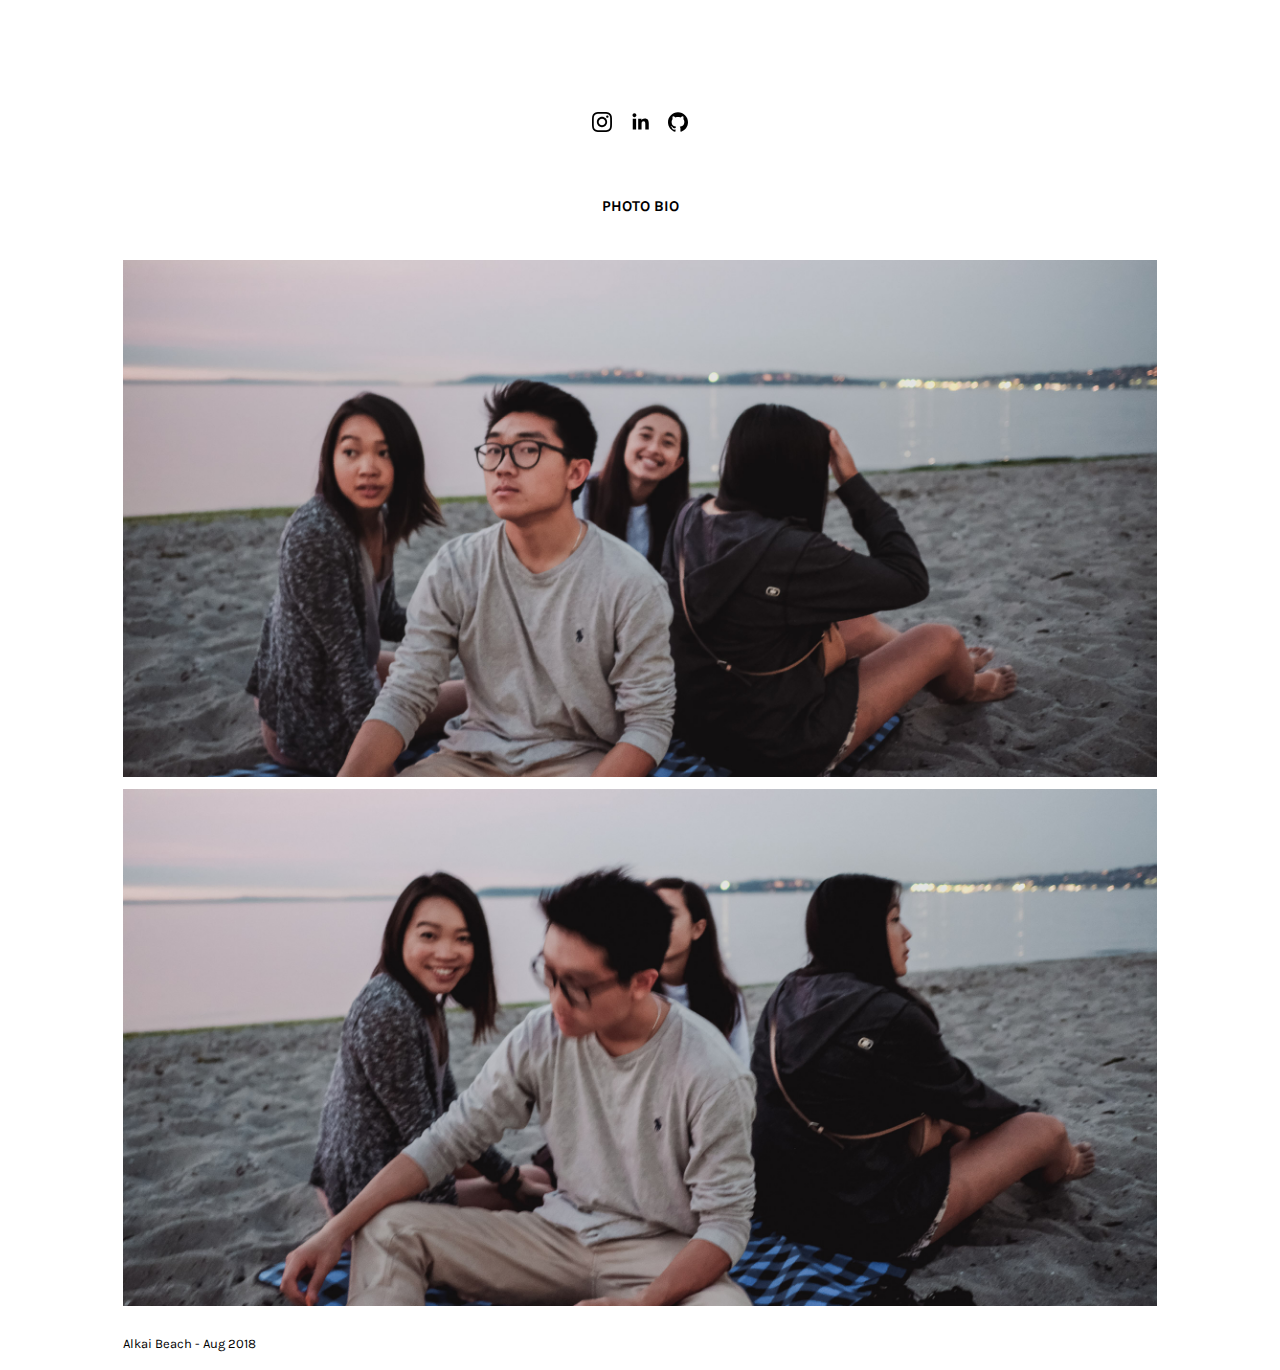
==== photo.html @ 0a1f45e2 "changes to photo page" ====
<!DOCType html>

<html>
    <meta charset="UTF-8">
    <head>
        <link href="https://fonts.googleapis.com/css?family=PT+Sans" rel="stylesheet">
        <title>jt</title>
    </head>

    <link rel="stylesheet" href="main.css">
    <link href="https://fonts.googleapis.com/css?family=Titillium+Web:400,600,400italic,300italic,600italic|Source+Sans+Pro:400,300,600,400italic,600italic" rel="stylesheet" type="text/css">
    <link href="https://fonts.googleapis.com/css?family=Roboto+Condensed" rel="stylesheet">
    <link href="https://fonts.googleapis.com/css?family=Karla|Roboto+Condensed" rel="stylesheet">


    <body>
        <!-- main splash/bio page -->

        <!-- link icons and stuffs -->
        <div class="header">
            <!-- instagram icon -->
            <a href="https://instagram.com/tmotwu">
                <svg class="social-icon" role="img" viewBox="0 0 24 24" width="100%" height="100%"><path d="M12 0C8.74 0 8.333.015 7.053.072 5.775.132 4.905.333 4.14.63c-.789.306-1.459.717-2.126 1.384S.935 3.35.63 4.14C.333 4.905.131 5.775.072 7.053.012 8.333 0 8.74 0 12s.015 3.667.072 4.947c.06 1.277.261 2.148.558 2.913.306.788.717 1.459 1.384 2.126.667.666 1.336 1.079 2.126 1.384.766.296 1.636.499 2.913.558C8.333 23.988 8.74 24 12 24s3.667-.015 4.947-.072c1.277-.06 2.148-.262 2.913-.558.788-.306 1.459-.718 2.126-1.384.666-.667 1.079-1.335 1.384-2.126.296-.765.499-1.636.558-2.913.06-1.28.072-1.687.072-4.947s-.015-3.667-.072-4.947c-.06-1.277-.262-2.149-.558-2.913-.306-.789-.718-1.459-1.384-2.126C21.319 1.347 20.651.935 19.86.63c-.765-.297-1.636-.499-2.913-.558C15.667.012 15.26 0 12 0zm0 2.16c3.203 0 3.585.016 4.85.071 1.17.055 1.805.249 2.227.415.562.217.96.477 1.382.896.419.42.679.819.896 1.381.164.422.36 1.057.413 2.227.057 1.266.07 1.646.07 4.85s-.015 3.585-.074 4.85c-.061 1.17-.256 1.805-.421 2.227-.224.562-.479.96-.899 1.382-.419.419-.824.679-1.38.896-.42.164-1.065.36-2.235.413-1.274.057-1.649.07-4.859.07-3.211 0-3.586-.015-4.859-.074-1.171-.061-1.816-.256-2.236-.421-.569-.224-.96-.479-1.379-.899-.421-.419-.69-.824-.9-1.38-.165-.42-.359-1.065-.42-2.235-.045-1.26-.061-1.649-.061-4.844 0-3.196.016-3.586.061-4.861.061-1.17.255-1.814.42-2.234.21-.57.479-.96.9-1.381.419-.419.81-.689 1.379-.898.42-.166 1.051-.361 2.221-.421 1.275-.045 1.65-.06 4.859-.06l.045.03zm0 3.678c-3.405 0-6.162 2.76-6.162 6.162 0 3.405 2.76 6.162 6.162 6.162 3.405 0 6.162-2.76 6.162-6.162 0-3.405-2.76-6.162-6.162-6.162zM12 16c-2.21 0-4-1.79-4-4s1.79-4 4-4 4 1.79 4 4-1.79 4-4 4zm7.846-10.405c0 .795-.646 1.44-1.44 1.44-.795 0-1.44-.646-1.44-1.44 0-.794.646-1.439 1.44-1.439.793-.001 1.44.645 1.44 1.439z"/></svg>
            </a>
            <!-- linkedin icon -->
            <a href="https://linkedin.com/in/jamestimotiwu">
                <svg class="social-icon" role="img" viewBox="16 16 32 32" width="100%" height="100%"><path d="M20.4,44h5.4V26.6h-5.4V44z M23.1,18c-1.7,0-3.1,1.4-3.1,3.1c0,1.7,1.4,3.1,3.1,3.1 c1.7,0,3.1-1.4,3.1-3.1C26.2,19.4,24.8,18,23.1,18z M39.5,26.2c-2.6,0-4.4,1.4-5.1,2.8h-0.1v-2.4h-5.2V44h5.4v-8.6 c0-2.3,0.4-4.5,3.2-4.5c2.8,0,2.8,2.6,2.8,4.6V44H46v-9.5C46,29.8,45,26.2,39.5,26.2z"></svg>
            </a>
            <!-- github icon -->
            <a href="https://github.com/jamestimotiwu">
                <svg class="social-icon" role="img" viewBox="0 0 24 24" width="100%" height="100%"><path d="M12 .297c-6.63 0-12 5.373-12 12 0 5.303 3.438 9.8 8.205 11.385.6.113.82-.258.82-.577 0-.285-.01-1.04-.015-2.04-3.338.724-4.042-1.61-4.042-1.61C4.422 18.07 3.633 17.7 3.633 17.7c-1.087-.744.084-.729.084-.729 1.205.084 1.838 1.236 1.838 1.236 1.07 1.835 2.809 1.305 3.495.998.108-.776.417-1.305.76-1.605-2.665-.3-5.466-1.332-5.466-5.93 0-1.31.465-2.38 1.235-3.22-.135-.303-.54-1.523.105-3.176 0 0 1.005-.322 3.3 1.23.96-.267 1.98-.399 3-.405 1.02.006 2.04.138 3 .405 2.28-1.552 3.285-1.23 3.285-1.23.645 1.653.24 2.873.12 3.176.765.84 1.23 1.91 1.23 3.22 0 4.61-2.805 5.625-5.475 5.92.42.36.81 1.096.81 2.22 0 1.606-.015 2.896-.015 3.286 0 .315.21.69.825.57C20.565 22.092 24 17.592 24 12.297c0-6.627-5.373-12-12-12"/></svg>
            </a>

        </div>
        <div class="photo-name"><a style="color: #000" href="index.html">PHOTO BIO</a></div>

        <div class="block-photo">
                <img style="height: auto; width: 100%; float: center;" src="images/photography/DSCF7904.jpg" >
                <img style="height: auto; width: 100%; float: center;" src="images/photography/DSCF7907.jpg" >
        </div>
        <div class="block-photo">
            Alkai Beach - Aug 2018
        </div>
    </body>
</html>
---- main.css ----
body {
    background-color: #FFF;

    max-width: 1200px;
    margin: 0 auto !important;
    float: none !important;
    /* font-family: 'Helvetica', sans-serif; */
    font-family: 'PT Sans', sans-serif;
    font-weight: 400;
}

body:after {
    content: '';
    display: block;
    clear: both;
}
            
a {
    color: #fff;
    text-decoration: none;
}
        
a:hover {
    color: #00A0C6;
    text-decoration: none;
    cursor:pointer;
}

.profile-picture {
    width: 450px;
    height: 360px;
    background-image: url(images/propic1-2.jpg);
    background-size: cover;
    float: left;
}

.social-icon {
    /* background-color: black; */
    /* fill: white; */
    padding-left: 7px;
    padding-right: 7px;
    fill: black; /*currentColor*/
    width: 20px;
    height: 20px;
    vertical-align: middle;
    overflow: hidden;
    -webkit-transition: fill 200ms ease-in-out;
    -moz-transition: fill 200ms ease-in-out;
    -ms-transition: fill 200ms ease-in-out;
    -o-transition: fill 200ms ease-in-out;
    transition: fill 200ms ease-in-out;
}
/* to hover icon */
.social-icon:hover {
    fill: rgba(81, 180, 88, 0.767);;
    cursor: pointer;
}

.name {
    /* font-family: Avenir,Lato,sans-serif; */
    font-weight: bold;
    font-family: 'Karla', sans-serif;
    letter-spacing: 0px;
    font-size: 25px;
    padding-left: 70px;
    padding-bottom: 4vh;
}

.header {
    margin-top: 10vh;
    padding-top: 20px;
    padding-bottom: 20px;
    margin-bottom: 5vh;
    text-align: center;
}

.block-bio {
    background-color: rgba(81, 180, 88, 0.767);
    overflow: hidden; /* keeps float in box */
    /* border: 3px solid blue;*/
    /* margin-top: 9vh; */
    margin-left: 3.5vw;
    font-size: 15px;
    text-align: justify;
    height: 360px;
    color: white;
    /*min height size of browser*/
    /* float: left; */
    line-height: 32px;
    letter-spacing: 1px;
    margin-right: 5vw; /* 9vw;*/
}

.desc {
    margin-top: 20px;
    display: inline-block;
    text-align: left;
    padding-left: 70px;
}

.bio {
    margin-left: 450px;
    padding-right: 5%;
    padding-top: 70px;
    text-align: left;
}

.block-project {
    overflow: hidden; /* keeps float in box */
    /* border: 3px solid blue; */
    margin-top: 21vh;
    margin-left: 7vh;
    font-size: 15px;
    text-align: left;
    color: #000;
    /* float: left; */
}

ul.is-what {
    position: relative;
    padding: 0;
    margin: 0;
    top: 0px;
    z-index: 120;
    transition: top 1s;
    -moz-transition: top 1s;
    -webkit-transition: top 1s;
    -o-transition: top 1s;
}

li.is-this {
    list-style-type: none;
    color: #fff;
}

.smooth {
    color: #fff;
    margin: 0;
}

#is-out-of-box {
    font-weight: bold;
    transition: top 1s;
    -moz-transition: top 1s;
    -webkit-transition: top 1s;
    -o-transition: top 1s;
    position: absolute;
    width: 60px;
    text-align: right;
    color: rgb(90, 90, 90) !important;
    z-index: 100;
}

/** PHOTO PAGE **/

.photo-name {
    /* font-family: Avenir,Lato,sans-serif; */
    font-weight: bold;
    font-family: 'Karla', sans-serif;
    letter-spacing: 0px;
    font-size: 15px;
    margin-bottom: 5vh;
    text-align: center;
    float:center;
    color: #000;
}

.block-photo {
    /* background-color: rgba(81, 180, 88, 0.767); */
    font-family: 'Karla', sans-serif;
    overflow: hidden; /* keeps float in box */
    margin-left: 6.5vw;
    font-size: 13px;
    text-align: justify;
    color: #000;
    /*min height size of browser*/
    /* float: left; */
    line-height: 32px;
    letter-spacing: 0px;
    margin-right: 6.5vw; /* 9vw;*/
    padding-bottom: 10px;
}
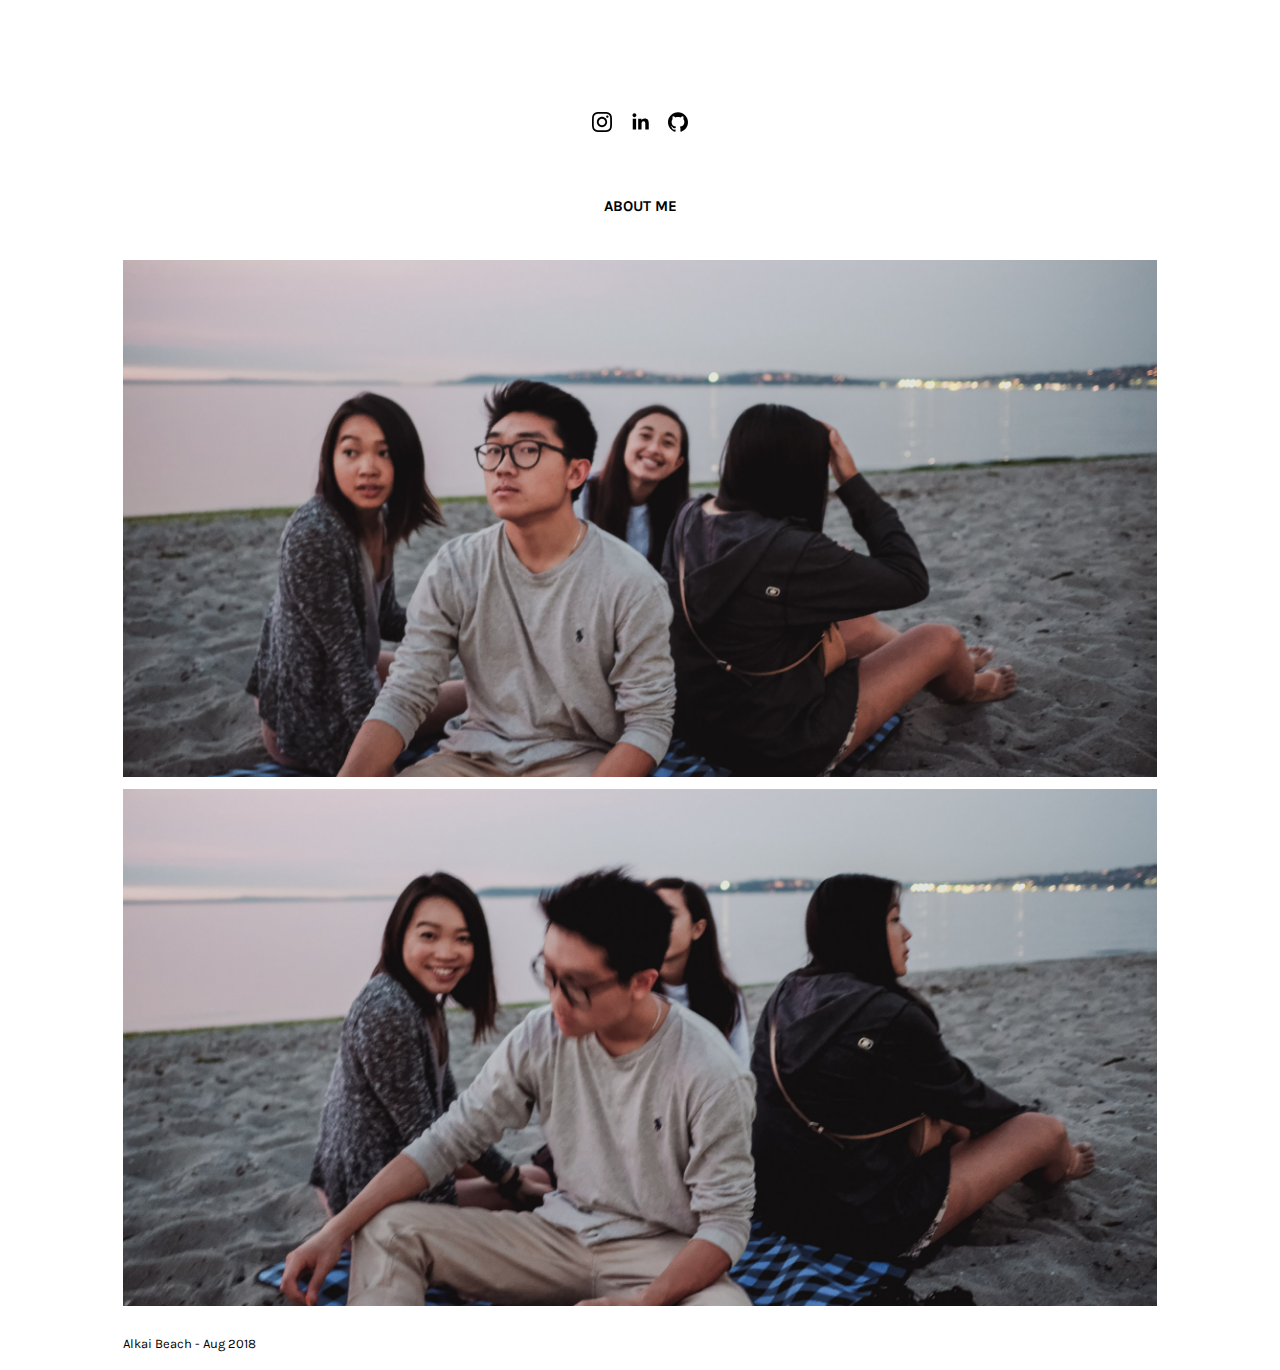
==== commit 4297e0f0: "trying out fade out" ====
--- a/photo.html
+++ b/photo.html
@@ -32,8 +32,9 @@
             </a>
 
         </div>
-        <div class="photo-name"><a style="color: #000" href="index.html">PHOTO BIO</a></div>
+        <div class="photo-name"><a style="color: #000" href="index.html">ABOUT ME</a></div>
 
+        <!-- ALKAI BEACH BLOCK -->
         <div class="block-photo">
                 <img style="height: auto; width: 100%; float: center;" src="images/photography/DSCF7904.jpg" >
                 <img style="height: auto; width: 100%; float: center;" src="images/photography/DSCF7907.jpg" >
--- a/main.css
+++ b/main.css
@@ -21,7 +21,8 @@
 }
         
 a:hover {
-    color: #00A0C6;
+    color: rgb(44, 80, 28);
+    font-weight: bold;
     text-decoration: none;
     cursor:pointer;
 }
@@ -75,12 +76,12 @@
 }
 
 .block-bio {
-    background-color: rgba(81, 180, 88, 0.767);
+    background-color: rgba(58, 197, 67, 0.829);
     overflow: hidden; /* keeps float in box */
     /* border: 3px solid blue;*/
     /* margin-top: 9vh; */
-    margin-left: 3.5vw;
-    font-size: 15px;
+    margin-left: 5vw;
+    font-size: 14px;
     text-align: justify;
     height: 360px;
     color: white;
@@ -128,7 +129,7 @@
     -o-transition: top 1s;
 }
 
-li.is-this {
+li.i-am {
     list-style-type: none;
     color: #fff;
 }
@@ -150,6 +151,15 @@
     color: rgb(90, 90, 90) !important;
     z-index: 100;
 }
+
+/** ENGINEER PAGE **/
+.trans {
+    -webkit-transition: opacity 0.7s linear; 
+    -webkit-transition: all 0.7s ease-in-out; 
+    -moz-transition: all 0.7s ease-in-out; 
+    -o-transition: all 0.7s ease-in-out;
+}
+
 
 /** PHOTO PAGE **/
 
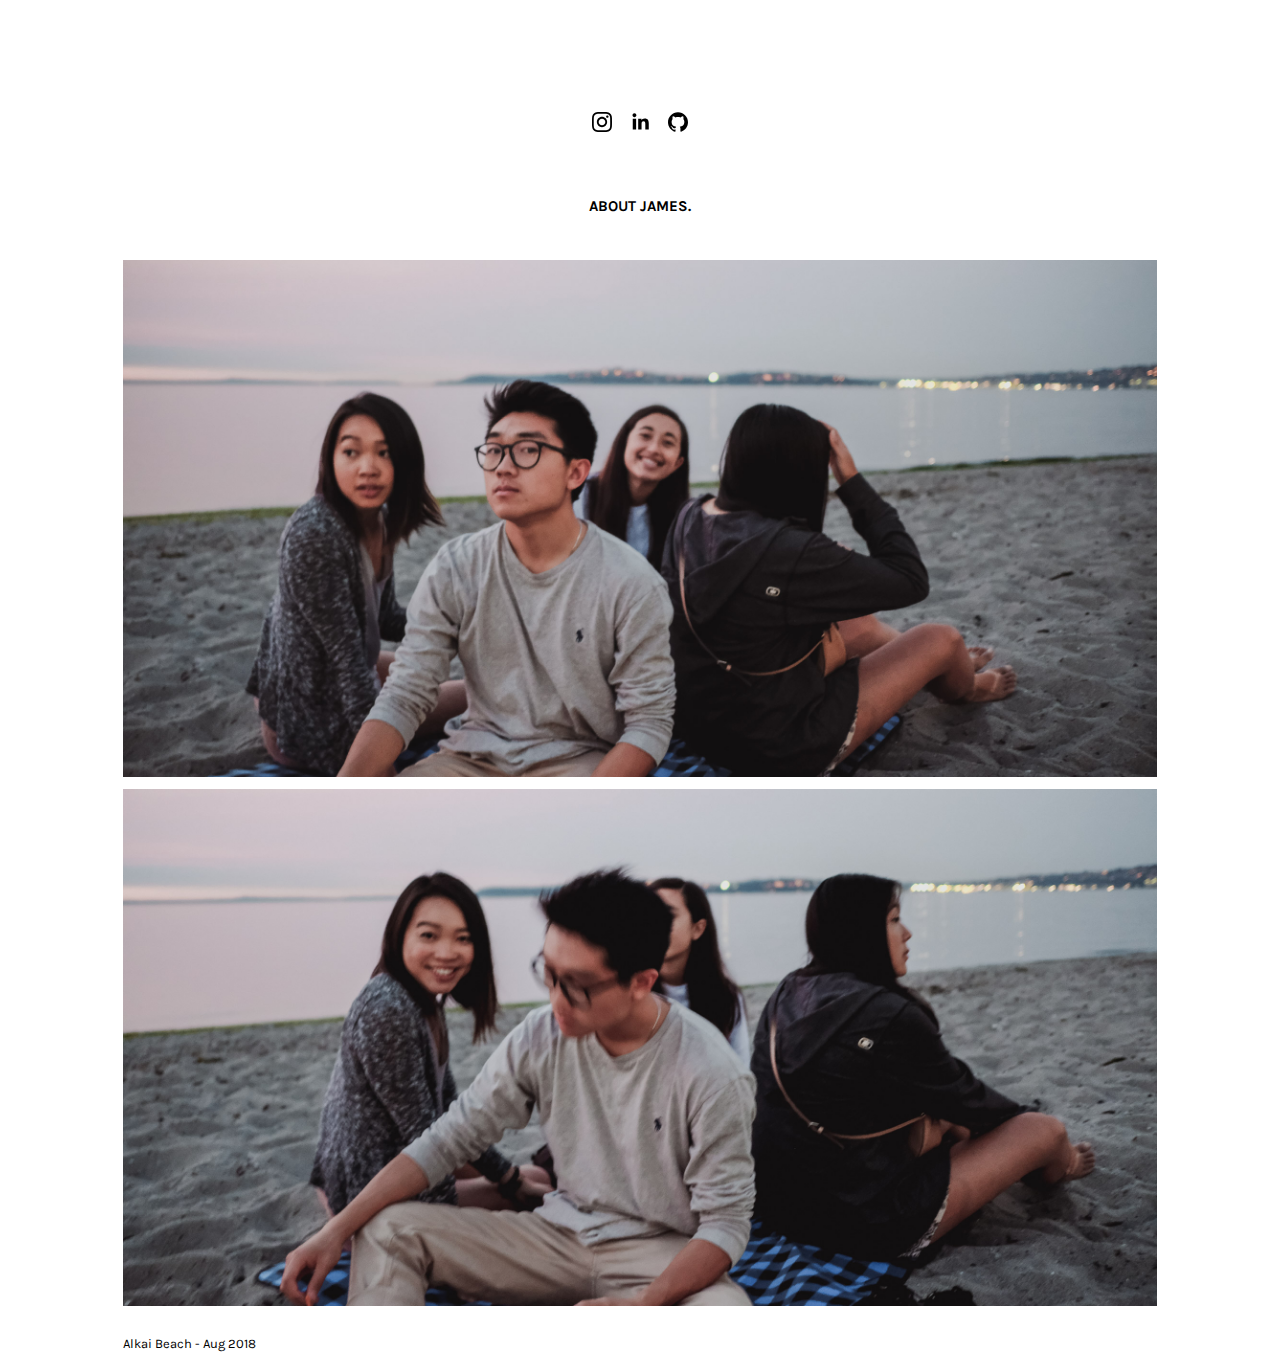
==== commit 7d6828fd: "fixed fadein fadeout script" ====
--- a/photo.html
+++ b/photo.html
@@ -32,7 +32,7 @@
             </a>
 
         </div>
-        <div class="photo-name"><a style="color: #000" href="index.html">ABOUT ME</a></div>
+        <div class="photo-name"><a style="color: #000" href="index.html">ABOUT JAMES.</a></div>
 
         <!-- ALKAI BEACH BLOCK -->
         <div class="block-photo">
--- a/main.css
+++ b/main.css
@@ -62,7 +62,7 @@
     font-weight: bold;
     font-family: 'Karla', sans-serif;
     letter-spacing: 0px;
-    font-size: 25px;
+    font-size: 27px;
     padding-left: 70px;
     padding-bottom: 4vh;
 }
@@ -123,10 +123,10 @@
     margin: 0;
     top: 0px;
     z-index: 120;
-    transition: top 1s;
-    -moz-transition: top 1s;
-    -webkit-transition: top 1s;
-    -o-transition: top 1s;
+    transition: top 0.7s;
+    -moz-transition: top 0.7s;
+    -webkit-transition: top 0.7s;
+    -o-transition: top 0.7s;
 }
 
 li.i-am {
@@ -141,10 +141,10 @@
 
 #is-out-of-box {
     font-weight: bold;
-    transition: top 1s;
-    -moz-transition: top 1s;
-    -webkit-transition: top 1s;
-    -o-transition: top 1s;
+    transition: top 0.7s;
+    -moz-transition: top 0.7s;
+    -webkit-transition: top 0.7s;
+    -o-transition: top 0.7s;
     position: absolute;
     width: 60px;
     text-align: right;
@@ -154,12 +154,49 @@
 
 /** ENGINEER PAGE **/
 .trans {
-    -webkit-transition: opacity 0.7s linear; 
-    -webkit-transition: all 0.7s ease-in-out; 
-    -moz-transition: all 0.7s ease-in-out; 
-    -o-transition: all 0.7s ease-in-out;
-}
-
+    -webkit-transition: opacity 0.2s linear; 
+    -webkit-transition: all 0.2s ease-in-out; 
+    -moz-transition: all 0.2s ease-in-out; 
+    -o-transition: all 0.2s ease-in-out;
+}
+
+@-webkit-keyframes fadeIn {
+    from { opacity: 0; }
+      to { opacity: 1; }
+}
+
+@keyframes fadeIn {
+    from { opacity: 0; }
+      to { opacity: 1; }
+}
+
+@-webkit-keyframes fadeOut {
+    from { opacity: 1; }
+      to { opacity: 0; }
+}
+
+@keyframes fadeOut {
+    from { opacity: 1; }
+      to { opacity: 0; }
+}
+
+.transitionout {
+    -webkit-animation: fadeOut 0.1s;
+    animation: fadeOut 0.1s;
+}
+
+.transitionin {
+    -webkit-animation: fadeIn 0.8s;
+    -webkit-animation: fadeIn 0.8s;
+}
+
+.engineer-block {
+    margin-left: 450px;
+    padding-left: 5%;
+    padding-right: 5%;
+    padding-top: 70px;
+    text-align: left;
+}
 
 /** PHOTO PAGE **/
 
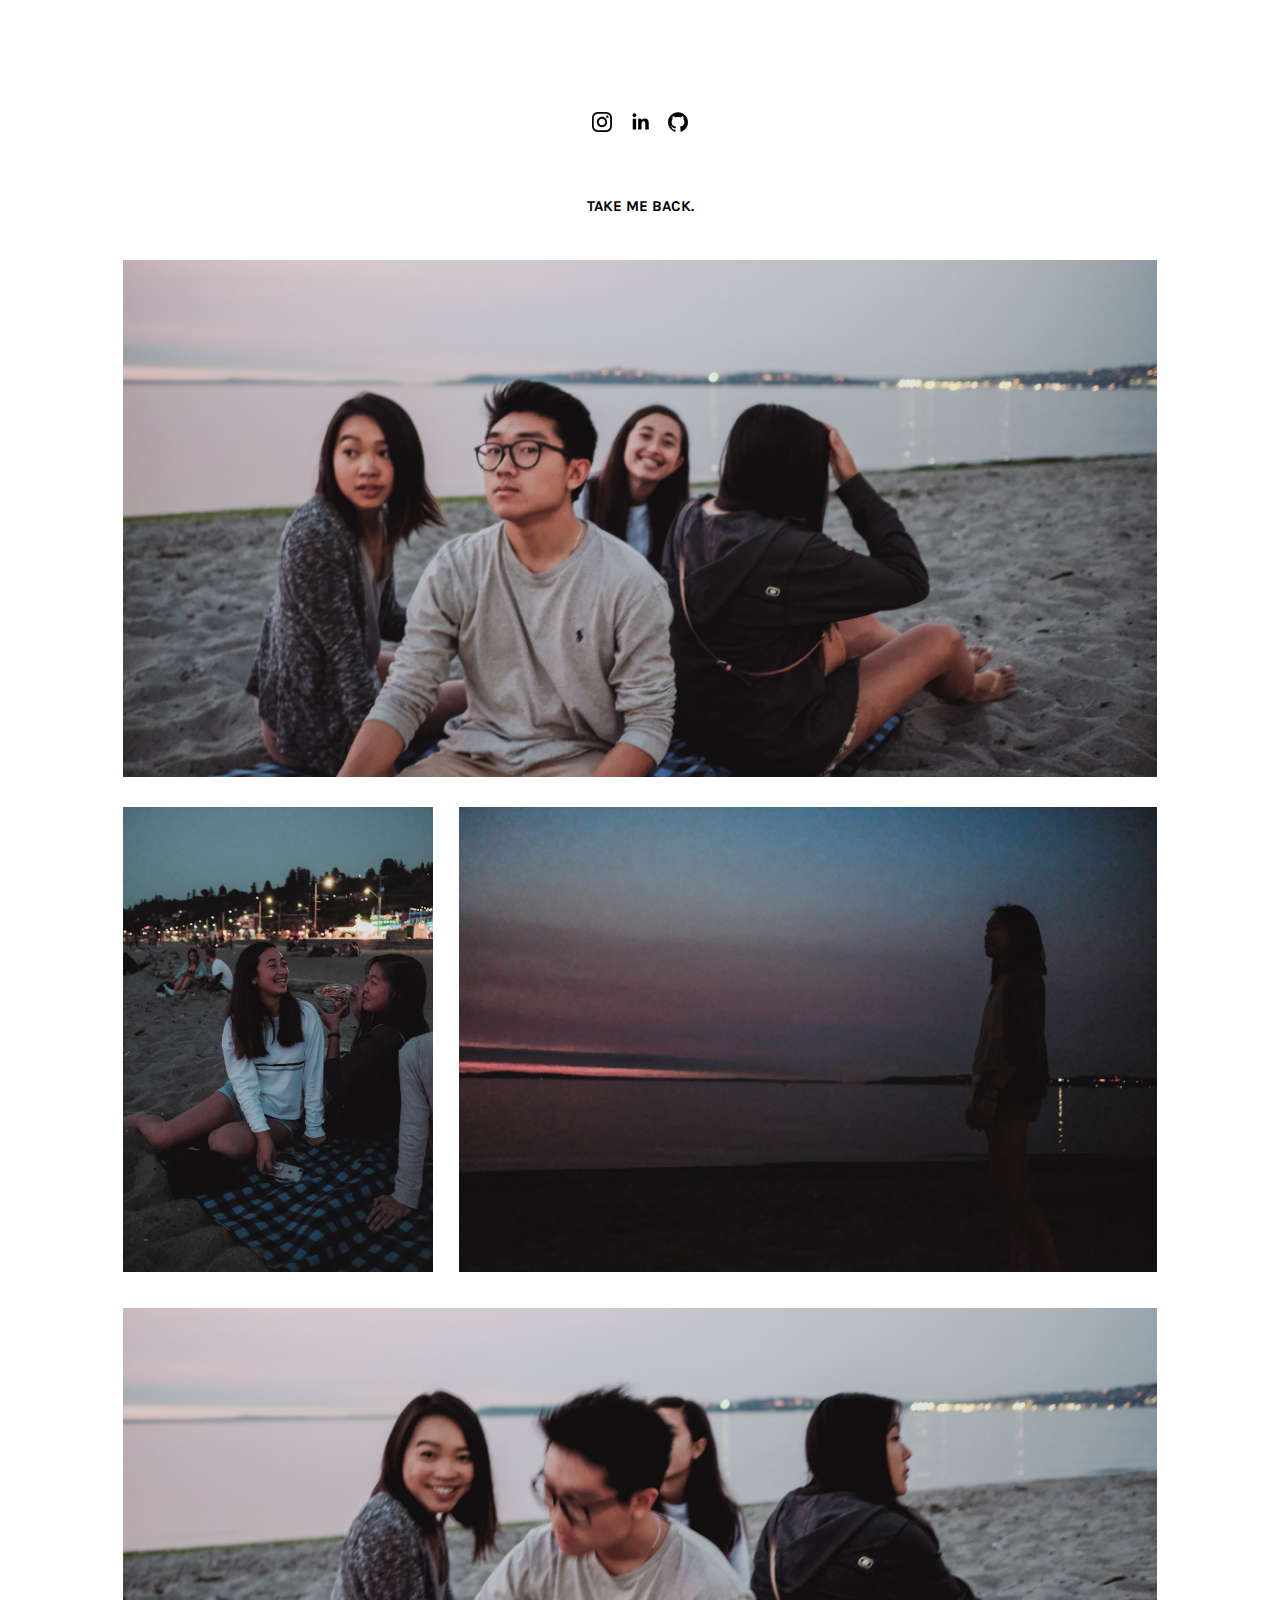
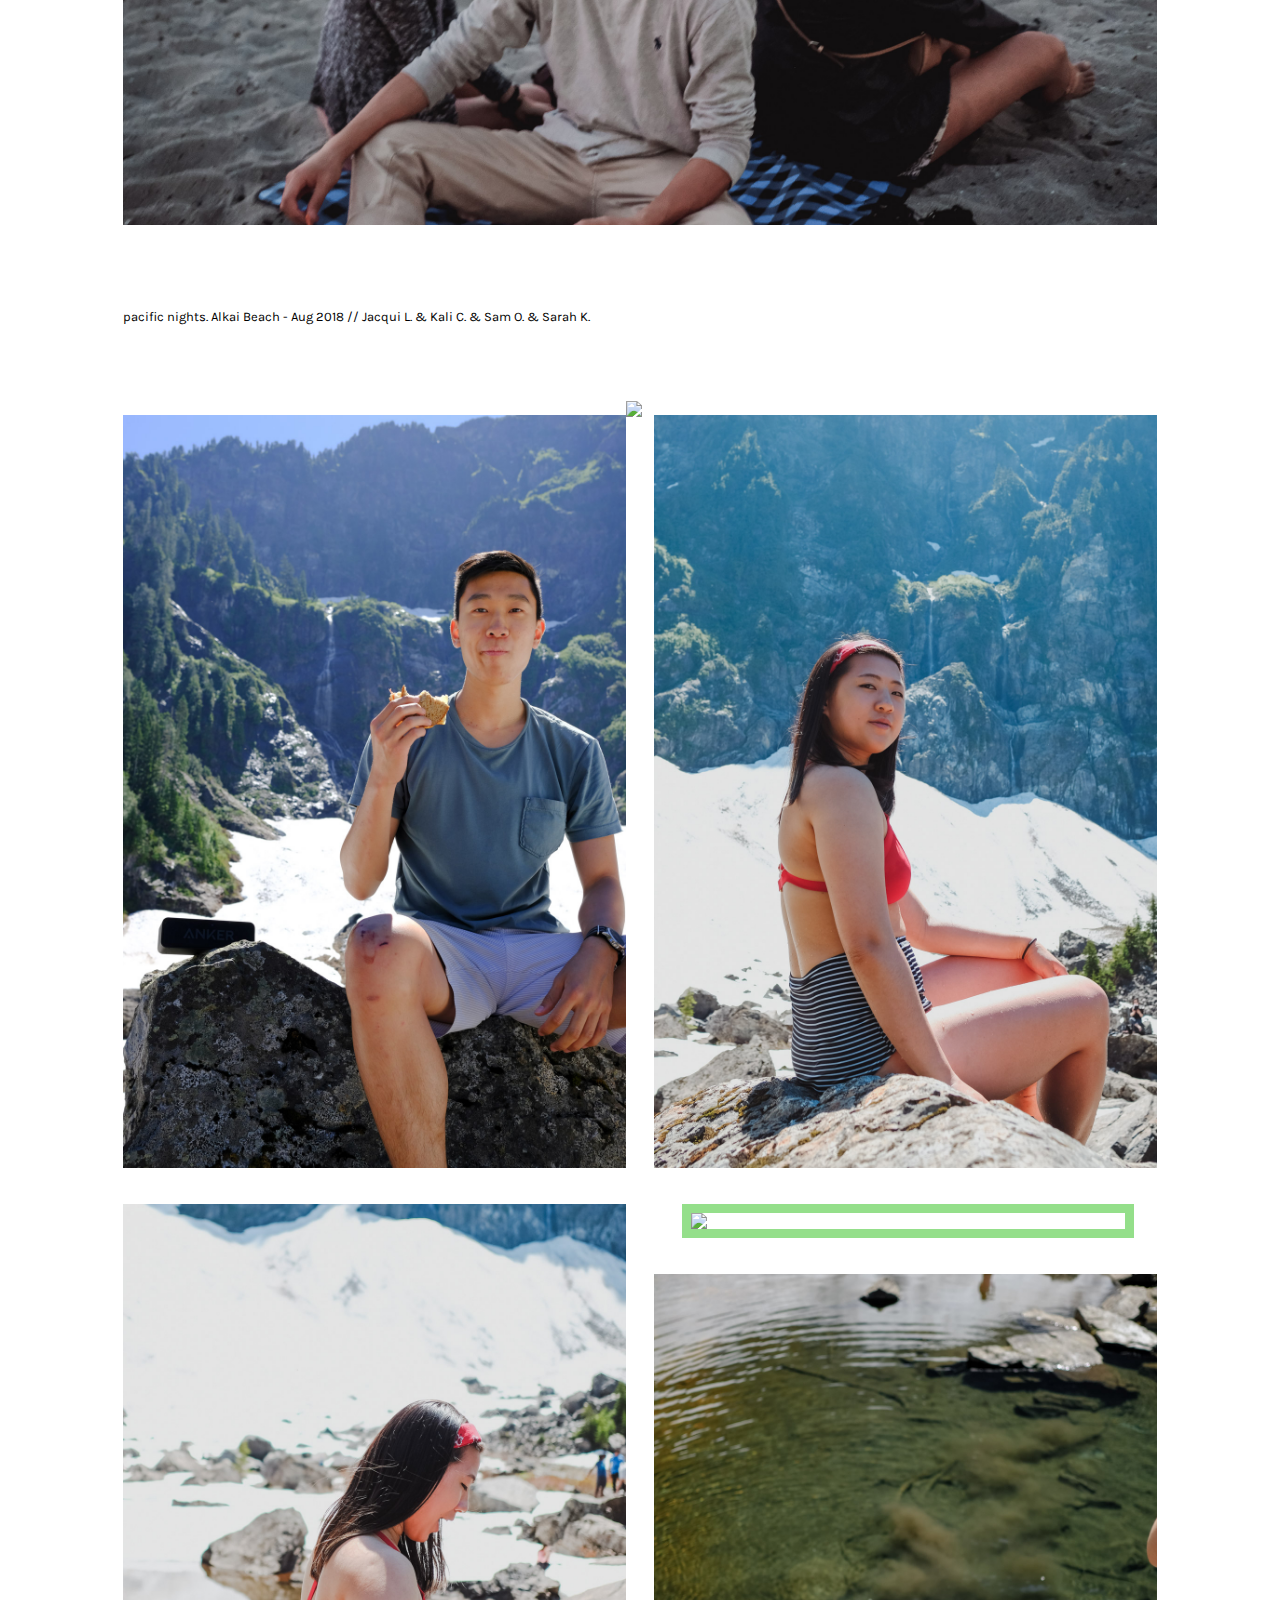
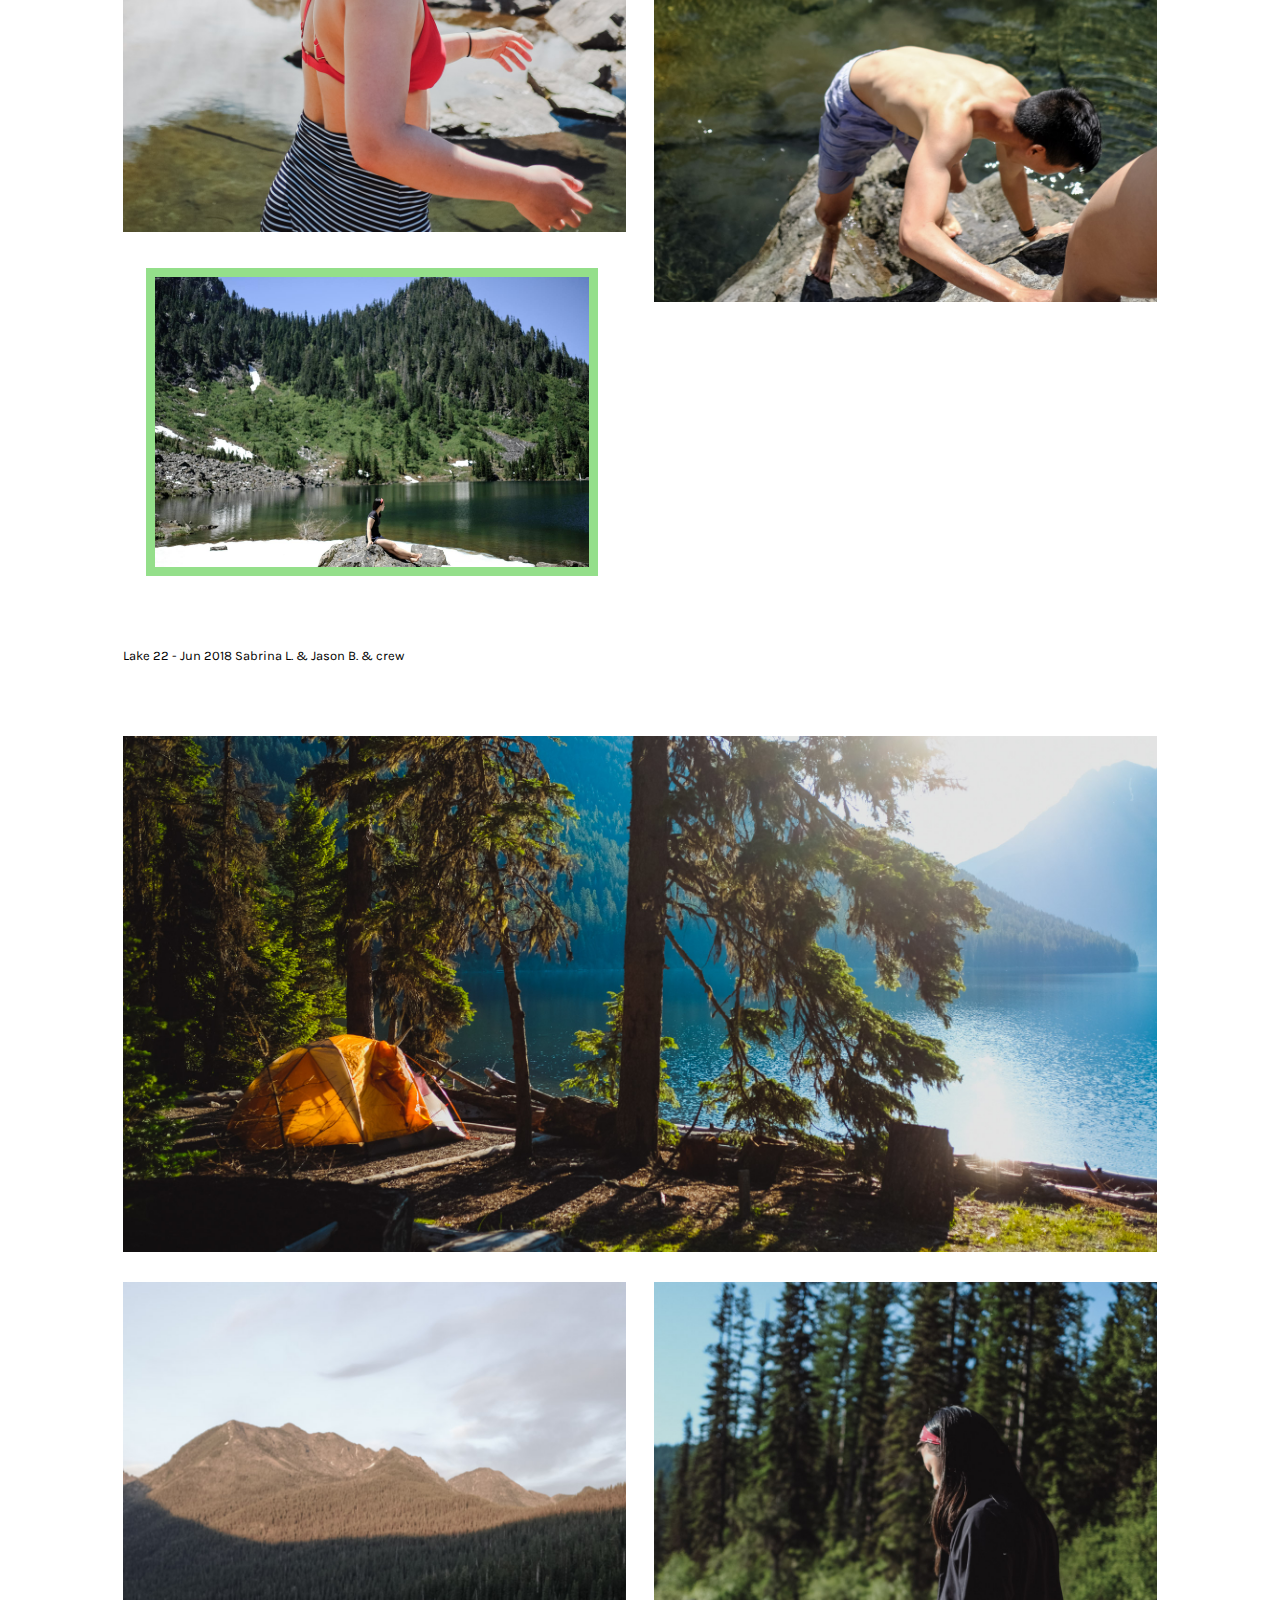
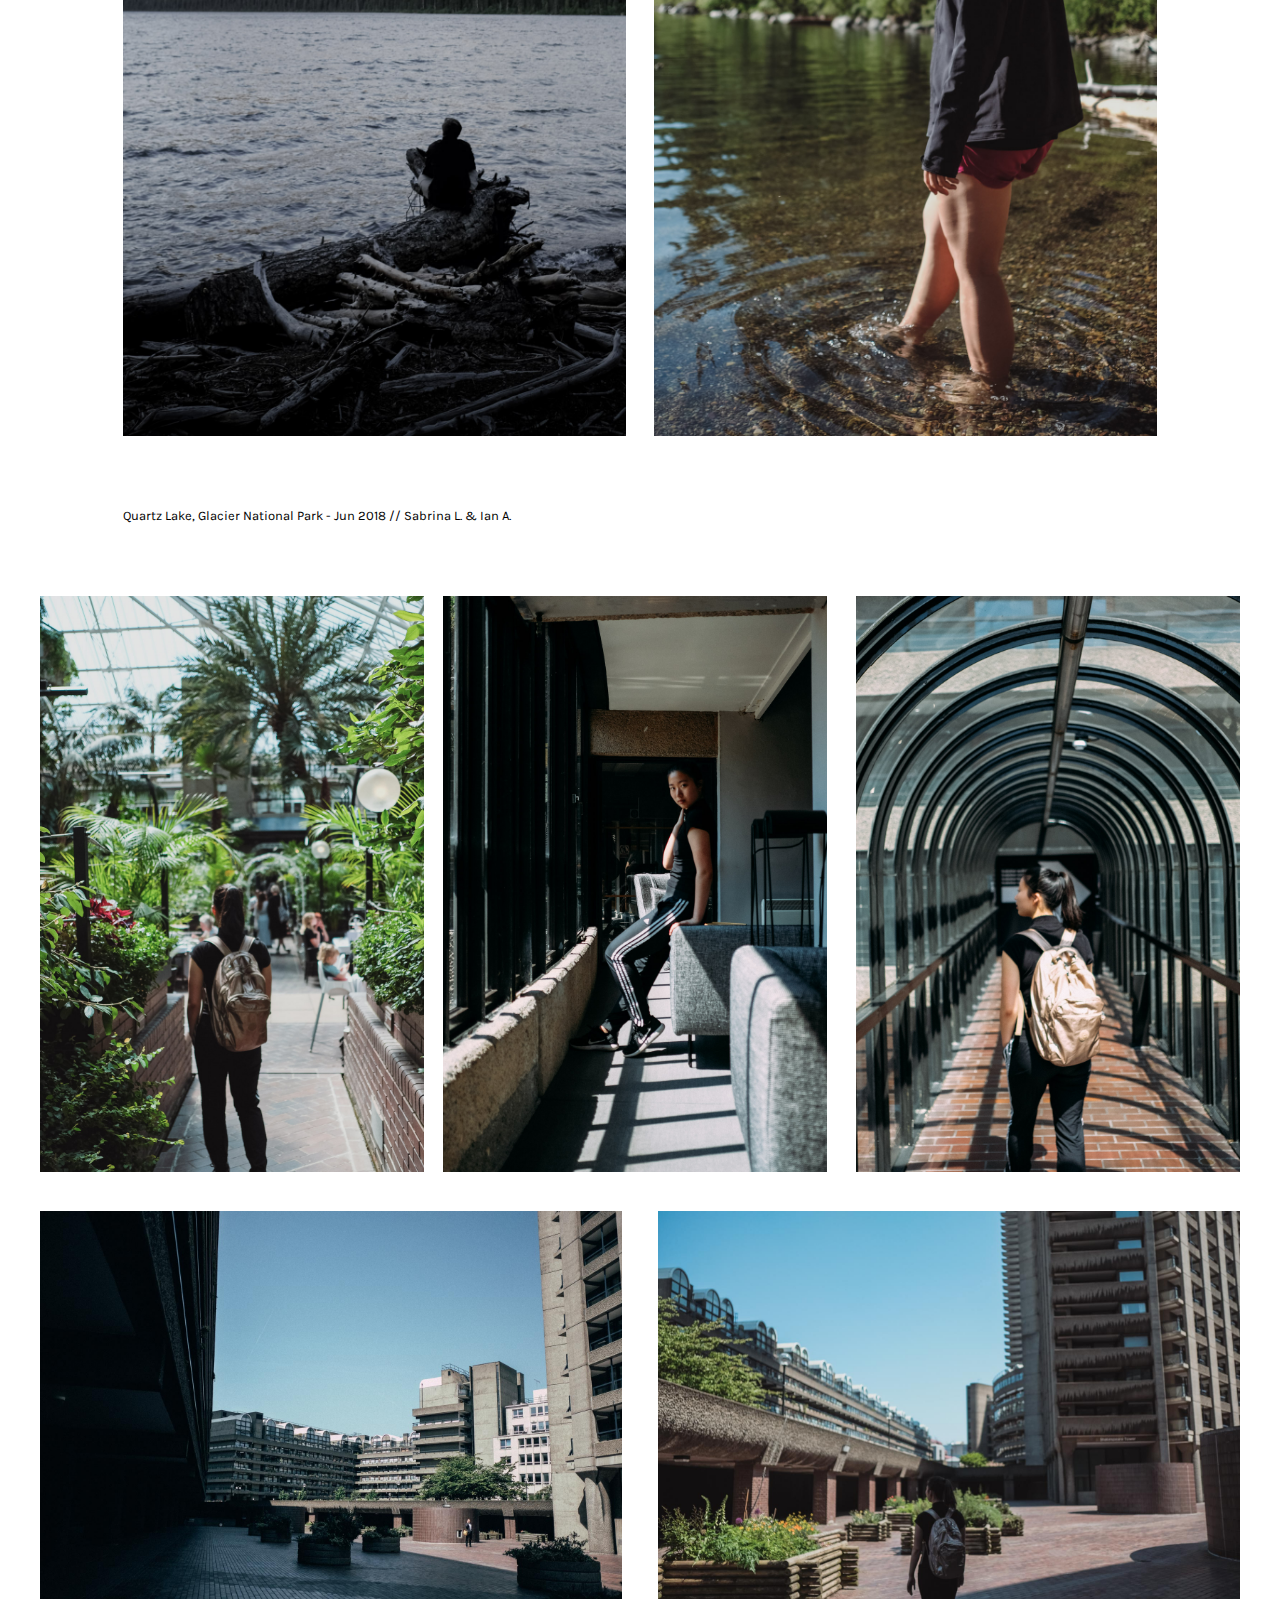
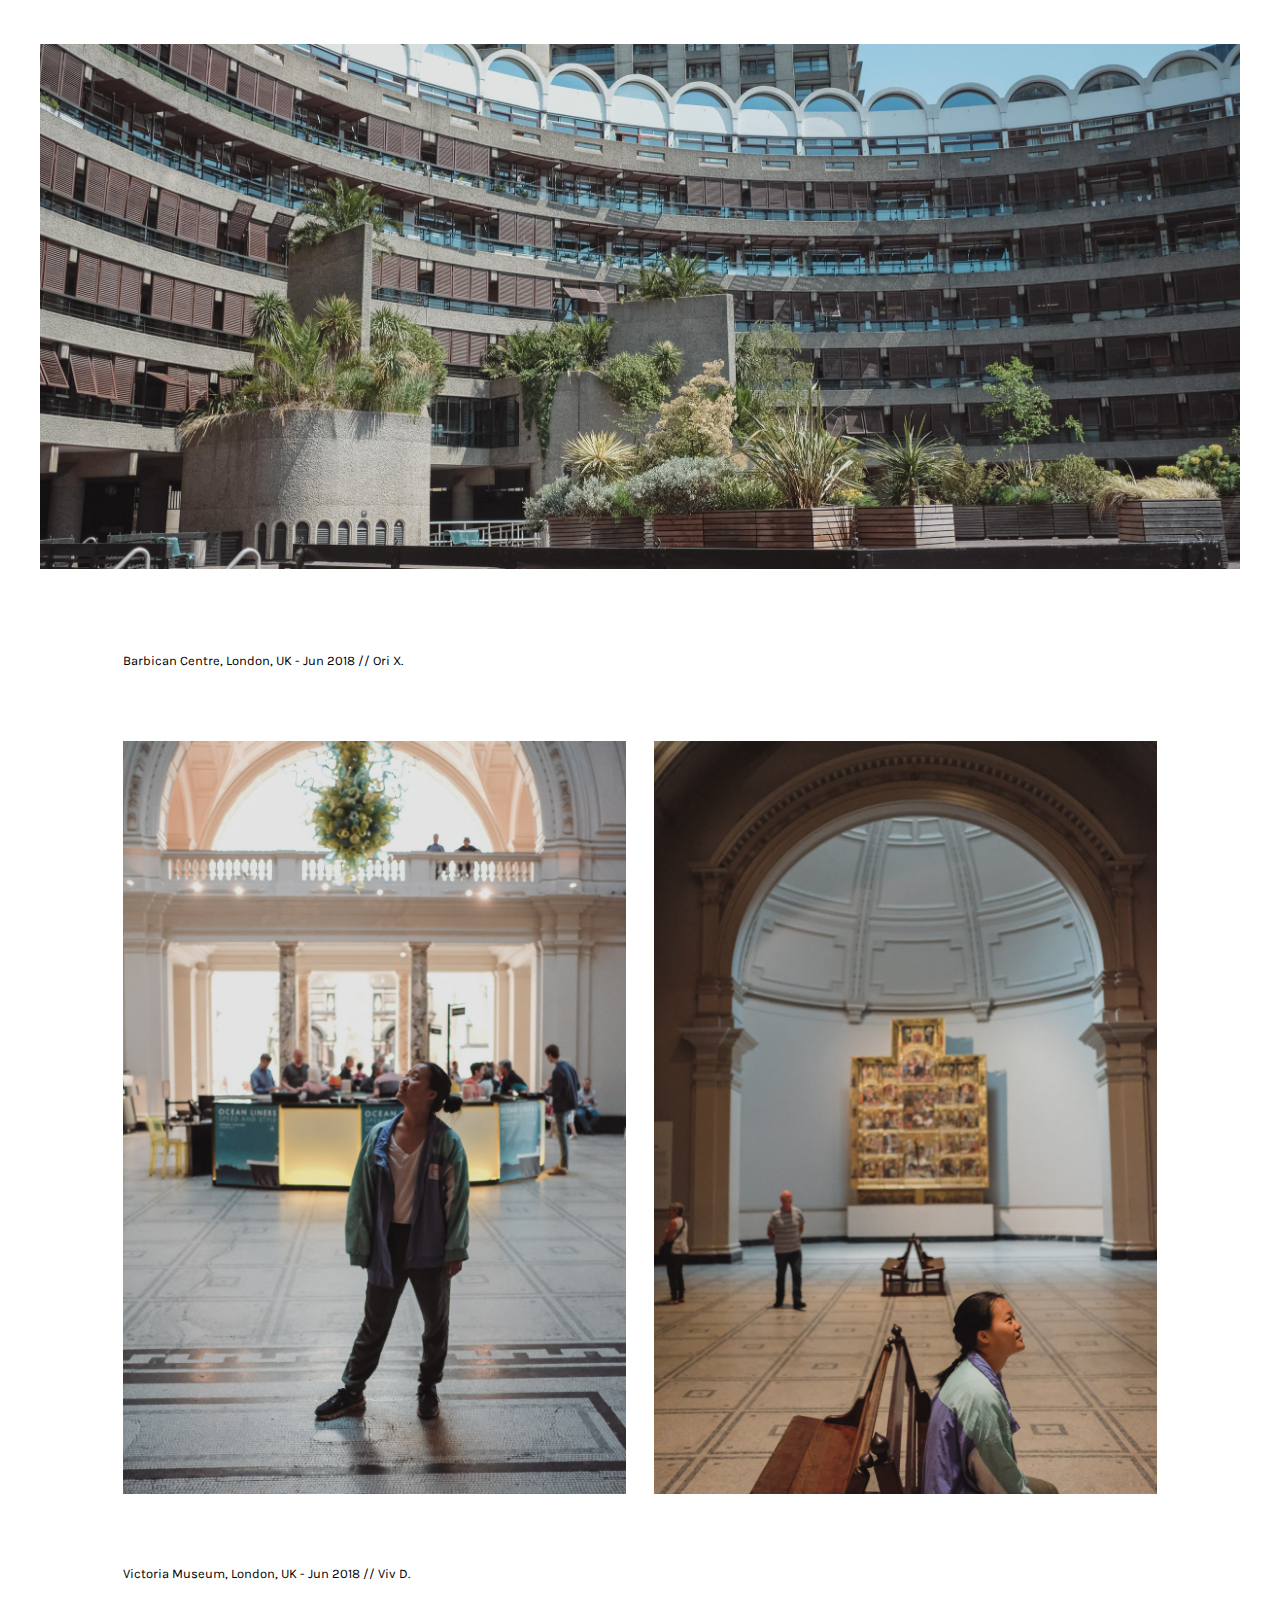
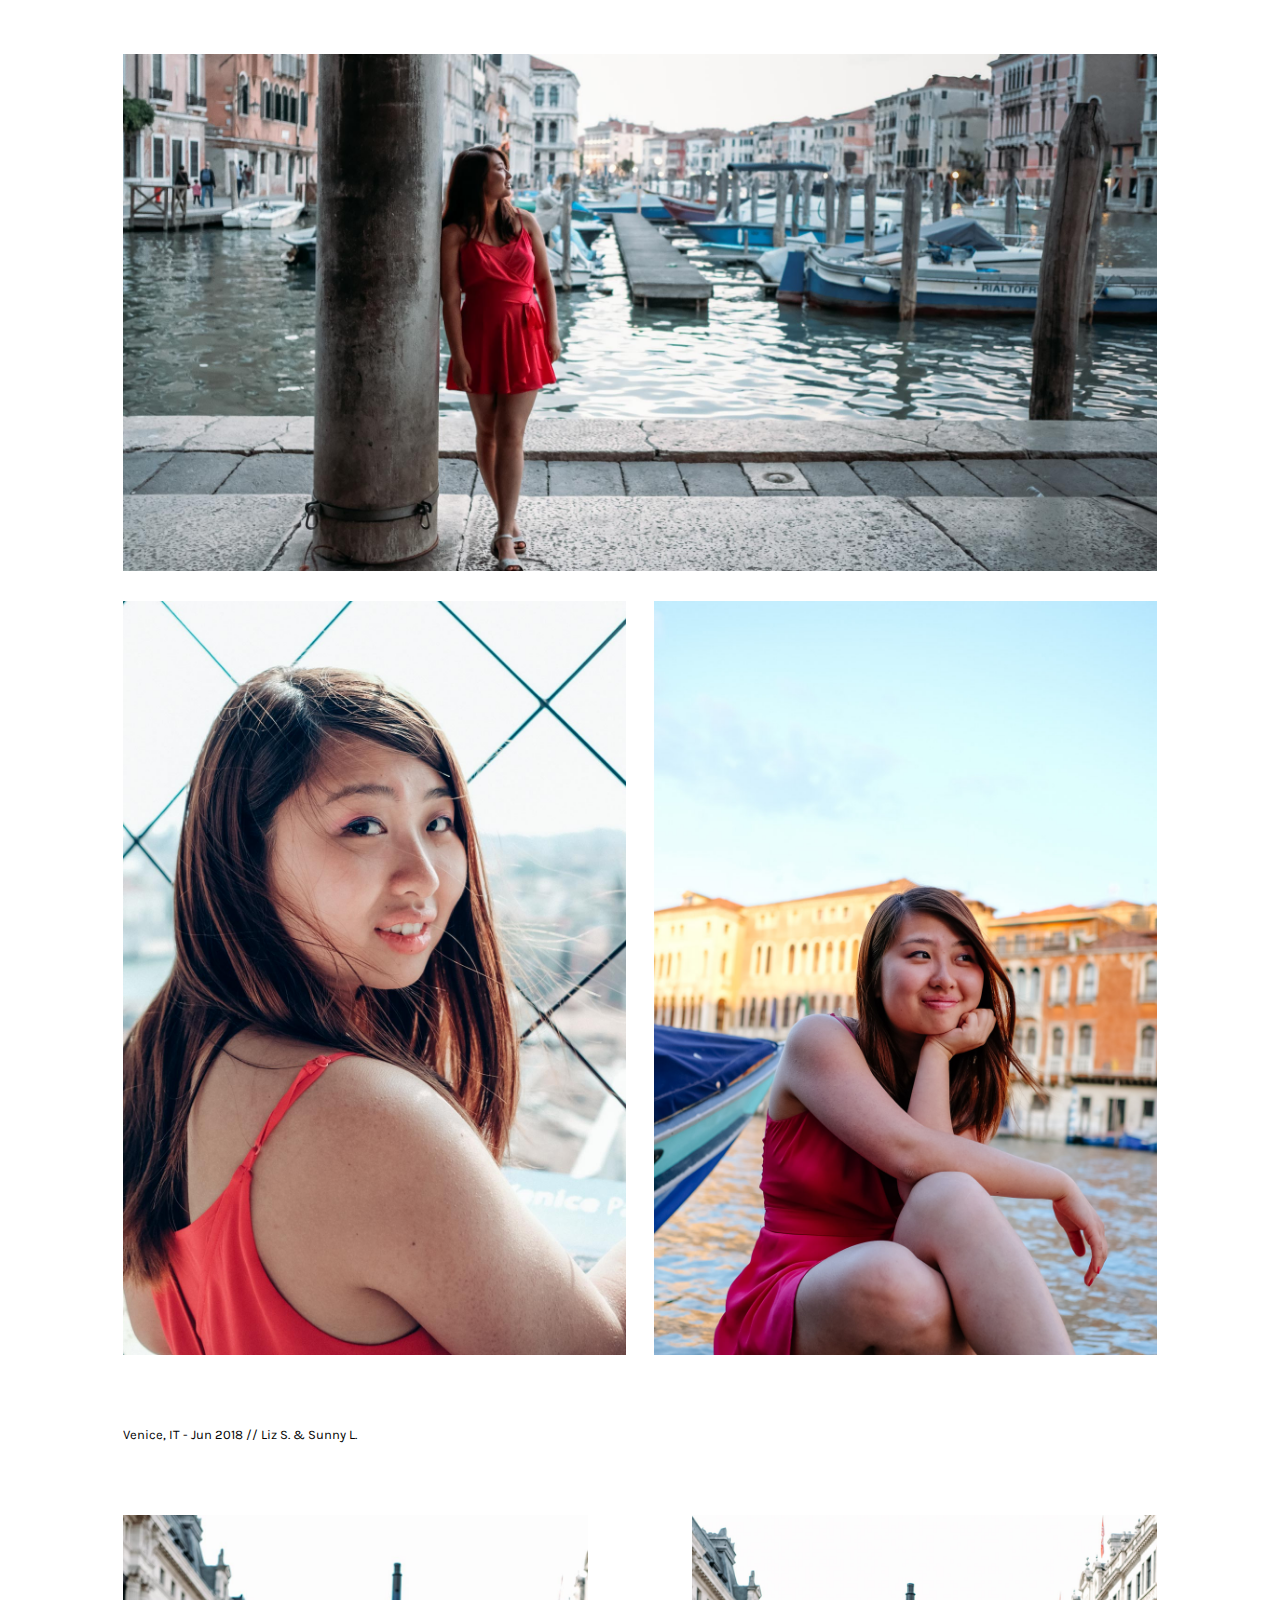
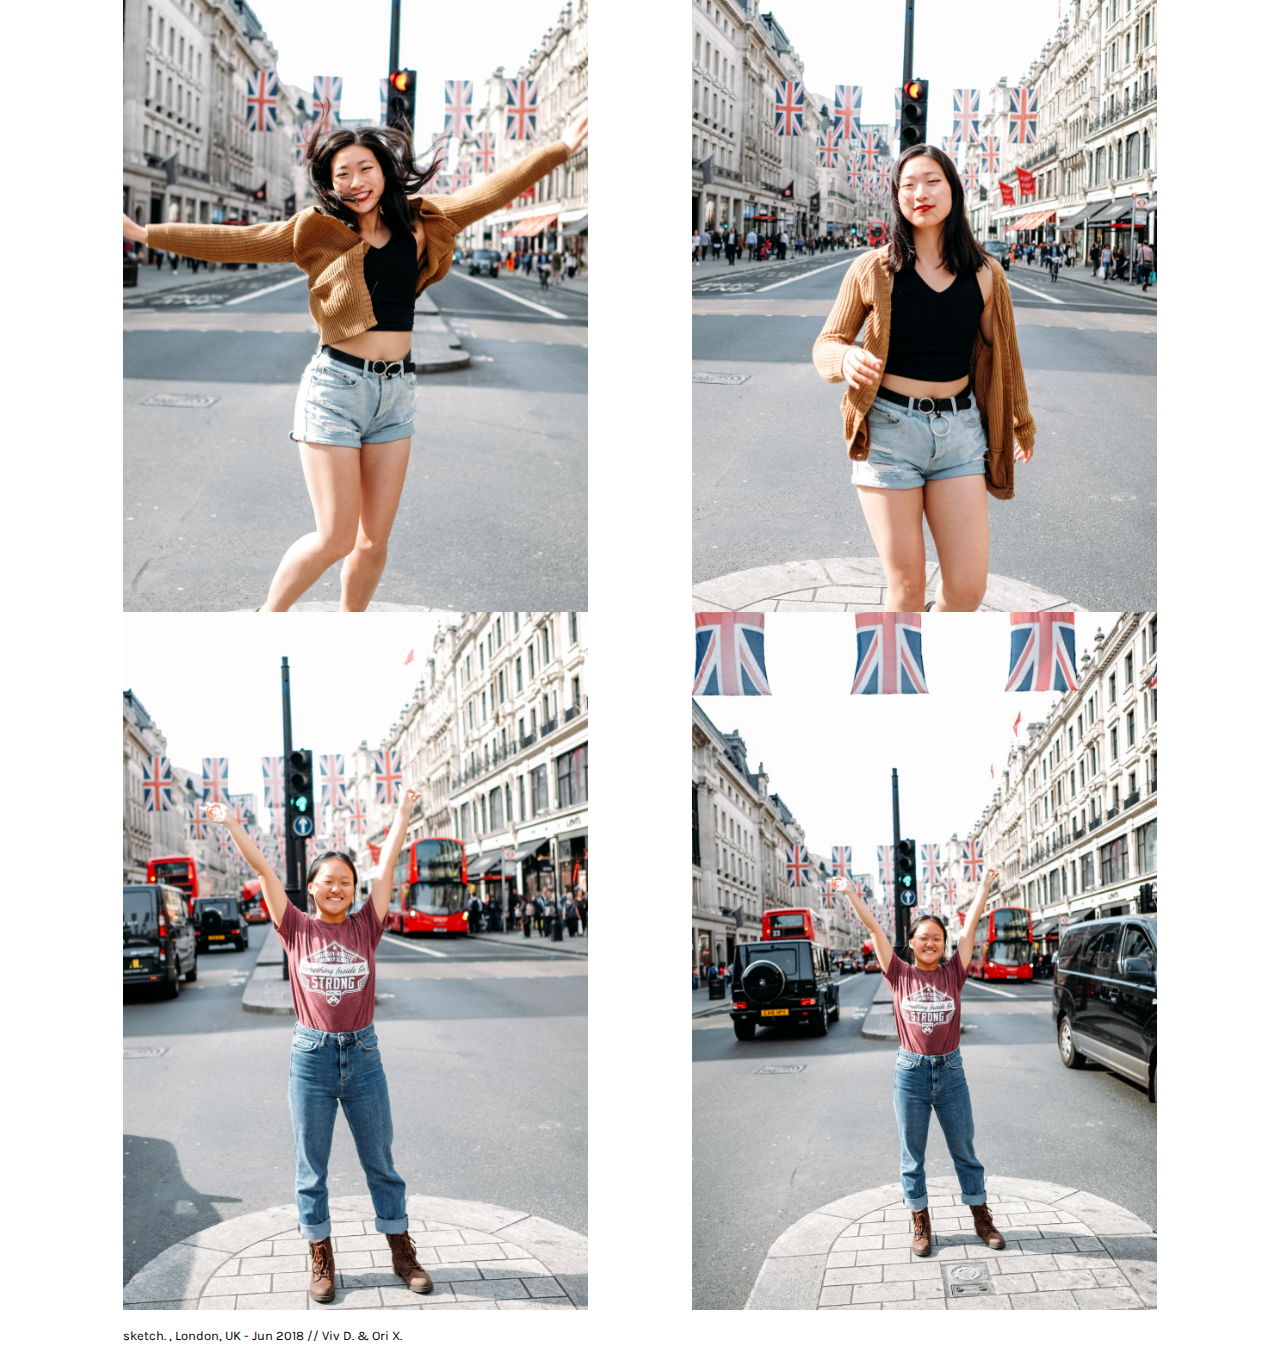
==== commit b957199a: "added more photos" ====
--- a/photo.html
+++ b/photo.html
@@ -1,46 +1,122 @@
 <!DOCType html>
 
 <html>
-    <meta charset="UTF-8">
-    <head>
-        <link href="https://fonts.googleapis.com/css?family=PT+Sans" rel="stylesheet">
-        <title>jt</title>
-    </head>
+<meta charset="UTF-8">
 
-    <link rel="stylesheet" href="main.css">
-    <link href="https://fonts.googleapis.com/css?family=Titillium+Web:400,600,400italic,300italic,600italic|Source+Sans+Pro:400,300,600,400italic,600italic" rel="stylesheet" type="text/css">
-    <link href="https://fonts.googleapis.com/css?family=Roboto+Condensed" rel="stylesheet">
-    <link href="https://fonts.googleapis.com/css?family=Karla|Roboto+Condensed" rel="stylesheet">
+<head>
+    <link href="https://fonts.googleapis.com/css?family=PT+Sans" rel="stylesheet">
+    <title>jt</title>
+</head>
+
+<link rel="stylesheet" href="main.css">
+<link href="https://fonts.googleapis.com/css?family=Titillium+Web:400,600,400italic,300italic,600italic|Source+Sans+Pro:400,300,600,400italic,600italic"
+    rel="stylesheet" type="text/css">
+<link href="https://fonts.googleapis.com/css?family=Roboto+Condensed" rel="stylesheet">
+<link href="https://fonts.googleapis.com/css?family=Karla|Roboto+Condensed" rel="stylesheet">
 
 
-    <body>
-        <!-- main splash/bio page -->
+<body>
+    <!-- main splash/bio page -->
 
-        <!-- link icons and stuffs -->
-        <div class="header">
-            <!-- instagram icon -->
-            <a href="https://instagram.com/tmotwu">
-                <svg class="social-icon" role="img" viewBox="0 0 24 24" width="100%" height="100%"><path d="M12 0C8.74 0 8.333.015 7.053.072 5.775.132 4.905.333 4.14.63c-.789.306-1.459.717-2.126 1.384S.935 3.35.63 4.14C.333 4.905.131 5.775.072 7.053.012 8.333 0 8.74 0 12s.015 3.667.072 4.947c.06 1.277.261 2.148.558 2.913.306.788.717 1.459 1.384 2.126.667.666 1.336 1.079 2.126 1.384.766.296 1.636.499 2.913.558C8.333 23.988 8.74 24 12 24s3.667-.015 4.947-.072c1.277-.06 2.148-.262 2.913-.558.788-.306 1.459-.718 2.126-1.384.666-.667 1.079-1.335 1.384-2.126.296-.765.499-1.636.558-2.913.06-1.28.072-1.687.072-4.947s-.015-3.667-.072-4.947c-.06-1.277-.262-2.149-.558-2.913-.306-.789-.718-1.459-1.384-2.126C21.319 1.347 20.651.935 19.86.63c-.765-.297-1.636-.499-2.913-.558C15.667.012 15.26 0 12 0zm0 2.16c3.203 0 3.585.016 4.85.071 1.17.055 1.805.249 2.227.415.562.217.96.477 1.382.896.419.42.679.819.896 1.381.164.422.36 1.057.413 2.227.057 1.266.07 1.646.07 4.85s-.015 3.585-.074 4.85c-.061 1.17-.256 1.805-.421 2.227-.224.562-.479.96-.899 1.382-.419.419-.824.679-1.38.896-.42.164-1.065.36-2.235.413-1.274.057-1.649.07-4.859.07-3.211 0-3.586-.015-4.859-.074-1.171-.061-1.816-.256-2.236-.421-.569-.224-.96-.479-1.379-.899-.421-.419-.69-.824-.9-1.38-.165-.42-.359-1.065-.42-2.235-.045-1.26-.061-1.649-.061-4.844 0-3.196.016-3.586.061-4.861.061-1.17.255-1.814.42-2.234.21-.57.479-.96.9-1.381.419-.419.81-.689 1.379-.898.42-.166 1.051-.361 2.221-.421 1.275-.045 1.65-.06 4.859-.06l.045.03zm0 3.678c-3.405 0-6.162 2.76-6.162 6.162 0 3.405 2.76 6.162 6.162 6.162 3.405 0 6.162-2.76 6.162-6.162 0-3.405-2.76-6.162-6.162-6.162zM12 16c-2.21 0-4-1.79-4-4s1.79-4 4-4 4 1.79 4 4-1.79 4-4 4zm7.846-10.405c0 .795-.646 1.44-1.44 1.44-.795 0-1.44-.646-1.44-1.44 0-.794.646-1.439 1.44-1.439.793-.001 1.44.645 1.44 1.439z"/></svg>
-            </a>
-            <!-- linkedin icon -->
-            <a href="https://linkedin.com/in/jamestimotiwu">
-                <svg class="social-icon" role="img" viewBox="16 16 32 32" width="100%" height="100%"><path d="M20.4,44h5.4V26.6h-5.4V44z M23.1,18c-1.7,0-3.1,1.4-3.1,3.1c0,1.7,1.4,3.1,3.1,3.1 c1.7,0,3.1-1.4,3.1-3.1C26.2,19.4,24.8,18,23.1,18z M39.5,26.2c-2.6,0-4.4,1.4-5.1,2.8h-0.1v-2.4h-5.2V44h5.4v-8.6 c0-2.3,0.4-4.5,3.2-4.5c2.8,0,2.8,2.6,2.8,4.6V44H46v-9.5C46,29.8,45,26.2,39.5,26.2z"></svg>
-            </a>
-            <!-- github icon -->
-            <a href="https://github.com/jamestimotiwu">
-                <svg class="social-icon" role="img" viewBox="0 0 24 24" width="100%" height="100%"><path d="M12 .297c-6.63 0-12 5.373-12 12 0 5.303 3.438 9.8 8.205 11.385.6.113.82-.258.82-.577 0-.285-.01-1.04-.015-2.04-3.338.724-4.042-1.61-4.042-1.61C4.422 18.07 3.633 17.7 3.633 17.7c-1.087-.744.084-.729.084-.729 1.205.084 1.838 1.236 1.838 1.236 1.07 1.835 2.809 1.305 3.495.998.108-.776.417-1.305.76-1.605-2.665-.3-5.466-1.332-5.466-5.93 0-1.31.465-2.38 1.235-3.22-.135-.303-.54-1.523.105-3.176 0 0 1.005-.322 3.3 1.23.96-.267 1.98-.399 3-.405 1.02.006 2.04.138 3 .405 2.28-1.552 3.285-1.23 3.285-1.23.645 1.653.24 2.873.12 3.176.765.84 1.23 1.91 1.23 3.22 0 4.61-2.805 5.625-5.475 5.92.42.36.81 1.096.81 2.22 0 1.606-.015 2.896-.015 3.286 0 .315.21.69.825.57C20.565 22.092 24 17.592 24 12.297c0-6.627-5.373-12-12-12"/></svg>
-            </a>
+    <!-- link icons and stuffs -->
+    <div class="header">
+        <!-- instagram icon -->
+        <a href="https://instagram.com/tmotwu">
+            <svg class="social-icon" role="img" viewBox="0 0 24 24" width="100%" height="100%">
+                <path d="M12 0C8.74 0 8.333.015 7.053.072 5.775.132 4.905.333 4.14.63c-.789.306-1.459.717-2.126 1.384S.935 3.35.63 4.14C.333 4.905.131 5.775.072 7.053.012 8.333 0 8.74 0 12s.015 3.667.072 4.947c.06 1.277.261 2.148.558 2.913.306.788.717 1.459 1.384 2.126.667.666 1.336 1.079 2.126 1.384.766.296 1.636.499 2.913.558C8.333 23.988 8.74 24 12 24s3.667-.015 4.947-.072c1.277-.06 2.148-.262 2.913-.558.788-.306 1.459-.718 2.126-1.384.666-.667 1.079-1.335 1.384-2.126.296-.765.499-1.636.558-2.913.06-1.28.072-1.687.072-4.947s-.015-3.667-.072-4.947c-.06-1.277-.262-2.149-.558-2.913-.306-.789-.718-1.459-1.384-2.126C21.319 1.347 20.651.935 19.86.63c-.765-.297-1.636-.499-2.913-.558C15.667.012 15.26 0 12 0zm0 2.16c3.203 0 3.585.016 4.85.071 1.17.055 1.805.249 2.227.415.562.217.96.477 1.382.896.419.42.679.819.896 1.381.164.422.36 1.057.413 2.227.057 1.266.07 1.646.07 4.85s-.015 3.585-.074 4.85c-.061 1.17-.256 1.805-.421 2.227-.224.562-.479.96-.899 1.382-.419.419-.824.679-1.38.896-.42.164-1.065.36-2.235.413-1.274.057-1.649.07-4.859.07-3.211 0-3.586-.015-4.859-.074-1.171-.061-1.816-.256-2.236-.421-.569-.224-.96-.479-1.379-.899-.421-.419-.69-.824-.9-1.38-.165-.42-.359-1.065-.42-2.235-.045-1.26-.061-1.649-.061-4.844 0-3.196.016-3.586.061-4.861.061-1.17.255-1.814.42-2.234.21-.57.479-.96.9-1.381.419-.419.81-.689 1.379-.898.42-.166 1.051-.361 2.221-.421 1.275-.045 1.65-.06 4.859-.06l.045.03zm0 3.678c-3.405 0-6.162 2.76-6.162 6.162 0 3.405 2.76 6.162 6.162 6.162 3.405 0 6.162-2.76 6.162-6.162 0-3.405-2.76-6.162-6.162-6.162zM12 16c-2.21 0-4-1.79-4-4s1.79-4 4-4 4 1.79 4 4-1.79 4-4 4zm7.846-10.405c0 .795-.646 1.44-1.44 1.44-.795 0-1.44-.646-1.44-1.44 0-.794.646-1.439 1.44-1.439.793-.001 1.44.645 1.44 1.439z" /></svg>
+        </a>
+        <!-- linkedin icon -->
+        <a href="https://linkedin.com/in/jamestimotiwu">
+            <svg class="social-icon" role="img" viewBox="16 16 32 32" width="100%" height="100%">
+                <path d="M20.4,44h5.4V26.6h-5.4V44z M23.1,18c-1.7,0-3.1,1.4-3.1,3.1c0,1.7,1.4,3.1,3.1,3.1 c1.7,0,3.1-1.4,3.1-3.1C26.2,19.4,24.8,18,23.1,18z M39.5,26.2c-2.6,0-4.4,1.4-5.1,2.8h-0.1v-2.4h-5.2V44h5.4v-8.6 c0-2.3,0.4-4.5,3.2-4.5c2.8,0,2.8,2.6,2.8,4.6V44H46v-9.5C46,29.8,45,26.2,39.5,26.2z">
+            </svg>
+        </a>
+        <!-- github icon -->
+        <a href="https://github.com/jamestimotiwu">
+            <svg class="social-icon" role="img" viewBox="0 0 24 24" width="100%" height="100%">
+                <path d="M12 .297c-6.63 0-12 5.373-12 12 0 5.303 3.438 9.8 8.205 11.385.6.113.82-.258.82-.577 0-.285-.01-1.04-.015-2.04-3.338.724-4.042-1.61-4.042-1.61C4.422 18.07 3.633 17.7 3.633 17.7c-1.087-.744.084-.729.084-.729 1.205.084 1.838 1.236 1.838 1.236 1.07 1.835 2.809 1.305 3.495.998.108-.776.417-1.305.76-1.605-2.665-.3-5.466-1.332-5.466-5.93 0-1.31.465-2.38 1.235-3.22-.135-.303-.54-1.523.105-3.176 0 0 1.005-.322 3.3 1.23.96-.267 1.98-.399 3-.405 1.02.006 2.04.138 3 .405 2.28-1.552 3.285-1.23 3.285-1.23.645 1.653.24 2.873.12 3.176.765.84 1.23 1.91 1.23 3.22 0 4.61-2.805 5.625-5.475 5.92.42.36.81 1.096.81 2.22 0 1.606-.015 2.896-.015 3.286 0 .315.21.69.825.57C20.565 22.092 24 17.592 24 12.297c0-6.627-5.373-12-12-12" /></svg>
+        </a> </br>
 
-        </div>
-        <div class="photo-name"><a style="color: #000" href="index.html">ABOUT JAMES.</a></div>
+    </div>
+    <div class="photo-name"><a class="a1 trans" href="index.html">TAKE ME BACK.</a></div>
 
-        <!-- ALKAI BEACH BLOCK -->
-        <div class="block-photo">
-                <img style="height: auto; width: 100%; float: center;" src="images/photography/DSCF7904.jpg" >
-                <img style="height: auto; width: 100%; float: center;" src="images/photography/DSCF7907.jpg" >
-        </div>
-        <div class="block-photo">
-            Alkai Beach - Aug 2018
-        </div>
-    </body>
+    <!-- ALKAI BEACH BLOCK -->
+    <div class="block-photo">
+        <img style="height: auto; width: 100%; float: center;" src="images/photography/DSCF7904.jpg"> </br>
+        <img style="height: auto; width: 67.5%; float: right; margin-top: 2vh;" src="images/photography/DSCF7916.JPG">
+        <img style="height: auto; width: 30%; float: left; margin-top: 2vh;" src="images/photography/DSCF7910.JPG"> </br>
+        <img style="height: auto; width: 100%; float: center; margin-top: 4vh;" src="images/photography/DSCF7907.jpg">
+    </div>
+    <div class="block-photo" style="margin-top: 6vh;">
+        pacific nights. Alkai Beach - Aug 2018 // Jacqui L. & Kali C. & Sam O. & Sarah K.
+    </div>
+    <!-- LAKE 22 -->
+    <div class="block-photo" style="margin-top: 6vh;">
+        <img style="height: auto; width: 100%; float: center;" src="images/photography/lake22/DSCF6564.jpg">
+        <img style="height: auto; width: 48.6%; float: left; margin-top: 2vh;" src="images/photography/lake22/DSCF6453.jpg">
+        <img style="height: auto; width: 48.6%; float: right; margin-top: 2vh;" src="images/photography/lake22/DSCF6490.jpg">
+        <img style="height: auto; width: 42%; float: right; margin-right: 1.8vw; margin-top: 4vh; border:1vh solid #55cc45a1;"
+            src="images/photography/lake22/DSCF6401.jpg">
+        <img style="height: auto; width: 48.6%; float: left; margin-top: 4vh; " src="images/photography/lake22/DSCF6514.jpg">
+        <img style="height: auto; width: 48.6%; float: right; margin-top: 4vh; " src="images/photography/lake22/DSCF6516.jpg">
+        <img style="height: auto; width: 42%; float: left; margin-left: 1.8vw; margin-top: 4vh; border:1vh solid #55cc45a1;"
+            src="images/photography/lake22/DSCF6476.JPG">
+    </div>
+    <div class="block-photo" style="margin-top: 6vh;">
+        Lake 22 - Jun 2018 Sabrina L. & Jason B. & crew
+    </div>
+    <!-- GNP 2018 -->
+    <div class="block-photo" style="margin-top: 6vh;">
+        <img style="height: auto; width: 100%; float: center;" src="images/photography/gnp/DSCF6725.jpg">
+        <img style="height: auto; width: 48.6%; float: left; margin-top: 2vh;" src="images/photography/gnp/DSCF6674.jpg">
+        <img style="height: auto; width: 48.6%; float: right; margin-top: 2vh;" src="images/photography/gnp/DSCF6774.jpg">
+    </div>
+    <div class="block-photo" style="margin-top: 6vh;">
+        Quartz Lake, Glacier National Park - Jun 2018 // Sabrina L. & Ian A.
+    </div>
+
+    <!-- BARBICAN -->
+    <div class="block-photo" style="margin-top: 6vh; margin-left: 0vw; margin-right: 0vw;">
+        <img style="height: auto; width: 32%; float: left;" src="images/photography/barbican/DSCF1031.jpg">
+        <img style="height: auto; width: 32%; float: center; margin-left: 1.5vw;" src="images/photography/barbican/DSCF1058.jpg">
+        <img style="height: auto; width: 32%; float: right;" src="images/photography/barbican/DSCF1042.jpg"> </br>
+        <img style="height: auto; width: 48.5%; float: left; margin-top: 3vh;" src="images/photography/barbican/DSCF0955.JPG">
+        <img style="height: auto; width: 48.5%; float: right; margin-top: 3vh;" src="images/photography/barbican/DSCF0959.JPG"> </br>
+        <img style="height: auto; width: 100%; float: center; margin-top: 5vh;" src="images/photography/barbican/DSCF0971.JPG">
+    </div>
+    <div class="block-photo" style="margin-top: 6vh;">
+        Barbican Centre, London, UK - Jun 2018 // Ori X.
+    </div>
+
+    <!-- VICTORIA -->
+    <div class="block-photo" style="margin-top: 6vh;">
+        <img style="height: auto; width: 48.6%; float: left; " src="images/photography/victoria/DSCF0847.jpg">
+        <img style="height: auto; width: 48.6%; float: right;" src="images/photography/victoria/DSCF0879.jpg">
+        <!-- <img style="height: auto; width: 100%; float: center; margin-top: 4vh;" src="images/photography/victoria/DSCF0881.jpg"> -->
+    </div>
+    <div class="block-photo" style="margin-top: 6vh;">
+        Victoria Museum, London, UK - Jun 2018 // Viv D.
+    </div>
+
+    <!-- VENICE -->
+    <div class="block-photo" style="margin-top: 6vh;">
+        <img style="height: auto; width: 100%; float: center;" src="images/photography/vce/DSCF0354.JPG">
+        <img style="height: auto; width: 48.6%; float: left; margin-top: 2vh;" src="images/photography/vce/DSCF0055-7.JPG">
+        <img style="height: auto; width: 48.6%; float: right; margin-top: 2vh;" src="images/photography/vce/DSCF0261.JPG">
+    </div>
+    <div class="block-photo" style="margin-top: 6vh;">
+        Venice, IT - Jun 2018 // Liz S. & Sunny L.
+    </div>
+
+    <div class="block-photo" style="margin-top: 6vh;">
+        <img style="height: auto; width: 45%; float: left" src="images/photography/sketch/DSCF0714.JPG">
+        <img style="height: auto; width: 45%; float: right" src="images/photography/sketch/DSCF0715.JPG"> </br>
+        <img style="height: auto; width: 45%; float: left" src="images/photography/sketch/DSCF0720.JPG">
+        <img style="height: auto; width: 45%; float: right" src="images/photography/sketch/DSCF0719.JPG">
+    </div>
+    <div class="block-photo">
+        sketch. , London, UK - Jun 2018 // Viv D. & Ori X.
+    </div>
+</body>
+
 </html>--- a/main.css
+++ b/main.css
@@ -1,6 +1,5 @@
 body {
     background-color: #FFF;
-
     max-width: 1200px;
     margin: 0 auto !important;
     float: none !important;
@@ -14,14 +13,33 @@
     display: block;
     clear: both;
 }
+
+footer {
+    font-family: sans-serif;
+    font-size: 8px;
+    position: fixed;
+    bottom: 3px;
+}
             
 a {
     color: #fff;
     text-decoration: none;
 }
+
+.a1 {
+    color: #000;
+    text-decoration: none;
+}
+
+.a1:hover {
+    color: rgba(81, 180, 88, 0.767);
+    font-weight: bold;
+    cursor: pointer;
+}
         
 a:hover {
-    color: rgb(44, 80, 28);
+    color: rgba(102, 223, 110, 0.767);
+    font-size: 15px;
     font-weight: bold;
     text-decoration: none;
     cursor:pointer;
@@ -30,6 +48,7 @@
 .profile-picture {
     width: 450px;
     height: 360px;
+    background-color: white;
     background-image: url(images/propic1-2.jpg);
     background-size: cover;
     float: left;
@@ -53,17 +72,18 @@
 }
 /* to hover icon */
 .social-icon:hover {
-    fill: rgba(81, 180, 88, 0.767);;
+    fill: rgba(81, 180, 88, 0.767);
     cursor: pointer;
 }
 
 .name {
     /* font-family: Avenir,Lato,sans-serif; */
-    font-weight: bold;
-    font-family: 'Karla', sans-serif;
+    font-family: sans-serif;
+    font-weight: bolder;
+    /* font-family: 'Karla', sans-serif; */
     letter-spacing: 0px;
     font-size: 27px;
-    padding-left: 70px;
+    padding-left: 75px;
     padding-bottom: 4vh;
 }
 
@@ -76,33 +96,44 @@
 }
 
 .block-bio {
-    background-color: rgba(58, 197, 67, 0.829);
+    background-color: rgba(88, 129, 120, 0.979);
     overflow: hidden; /* keeps float in box */
     /* border: 3px solid blue;*/
     /* margin-top: 9vh; */
-    margin-left: 5vw;
+    margin-left: 5.5vw;
     font-size: 14px;
     text-align: justify;
     height: 360px;
-    color: white;
+    color: rgb(233, 233, 233);
     /*min height size of browser*/
     /* float: left; */
     line-height: 32px;
     letter-spacing: 1px;
-    margin-right: 5vw; /* 9vw;*/
+    margin-right: 5.5vw; /* 9vw;*/
 }
 
 .desc {
+    /* font-family: 'Lato', sans-serif; */
+    letter-spacing: 0px;
+    font-family: 'Work Sans', sans-serif;
     margin-top: 20px;
     display: inline-block;
     text-align: left;
-    padding-left: 70px;
+    padding-left: 75px;
 }
 
 .bio {
     margin-left: 450px;
     padding-right: 5%;
     padding-top: 70px;
+    text-align: left;
+}
+
+.engineer-block {
+    margin-left: 450px;
+    padding-left: 5%;
+    padding-right: 5%;
+    padding-top: 40px;
     text-align: left;
 }
 
@@ -140,24 +171,25 @@
 }
 
 #is-out-of-box {
-    font-weight: bold;
-    transition: top 0.7s;
-    -moz-transition: top 0.7s;
-    -webkit-transition: top 0.7s;
-    -o-transition: top 0.7s;
+    font-size: 15px;
+    font-weight: bold;
+    transition: top 550ms;
+    -moz-transition: top 550ms;
+    -webkit-transition: top 550ms;
+    -o-transition: top 550ms;
     position: absolute;
     width: 60px;
     text-align: right;
-    color: rgb(90, 90, 90) !important;
+    color: rgb(255, 255, 255) !important;
     z-index: 100;
 }
 
 /** ENGINEER PAGE **/
 .trans {
-    -webkit-transition: opacity 0.2s linear; 
-    -webkit-transition: all 0.2s ease-in-out; 
-    -moz-transition: all 0.2s ease-in-out; 
-    -o-transition: all 0.2s ease-in-out;
+    -webkit-transition: opacity 70ms linear; 
+    -webkit-transition: all 70ms ease-in-out; 
+    -moz-transition: all 70ms ease-in-out; 
+    -o-transition: all 70ms ease-in-out;
 }
 
 @-webkit-keyframes fadeIn {
@@ -178,24 +210,6 @@
 @keyframes fadeOut {
     from { opacity: 1; }
       to { opacity: 0; }
-}
-
-.transitionout {
-    -webkit-animation: fadeOut 0.1s;
-    animation: fadeOut 0.1s;
-}
-
-.transitionin {
-    -webkit-animation: fadeIn 0.8s;
-    -webkit-animation: fadeIn 0.8s;
-}
-
-.engineer-block {
-    margin-left: 450px;
-    padding-left: 5%;
-    padding-right: 5%;
-    padding-top: 70px;
-    text-align: left;
 }
 
 /** PHOTO PAGE **/
@@ -226,4 +240,75 @@
     letter-spacing: 0px;
     margin-right: 6.5vw; /* 9vw;*/
     padding-bottom: 10px;
-}+}
+
+/** SPOTIFY SLIDER **/
+
+.slide-down {
+    animation: slide-down 0.7s forwards;
+    -webkit-animation: slide-down 0.7s forwards;
+}
+
+@keyframes slide-down {
+    0% { transform: translateY(0%); }
+    100% { transform: translateY(170%); }
+}
+
+@-webkit-keyframes slide-down {
+    0% { -webkit-transform: translateY(0%); }
+    100% { -webkit-transform: translateY(170%); }
+}
+
+
+.slide-up {
+    animation: slide-up 0.5s forwards;
+    -webkit-animation: slide-up 0.5s forwards;
+}
+
+@keyframes slide-up {
+    0% { transform: translateY(0%); }
+    100% { transform: translateY(-200%); }
+}
+
+@-webkit-keyframes slide-up {
+    0% { -webkit-transform: translateY(0%); }
+    100% { -webkit-transform: translateY(-200%); }
+}
+
+.color-transition {
+    background-color: rgb(0, 0, 0);
+    -webkit-transition: background-color 700ms ease-out;
+    -moz-transition: background-color 700ms ease-out;
+    -o-transition: background-color 700ms ease-out;
+    transition: background-color 700ms ease-out;
+}
+
+/**color transition for map**/
+.color-transition-map {
+    background-color: rgb(229, 227, 223);
+    -webkit-transition: background-color 700ms ease-out;
+    -moz-transition: background-color 700ms ease-out;
+    -o-transition: background-color 700ms ease-out;
+    transition: background-color 700ms ease-out;
+}
+
+/** RESUME BUTTON **/
+
+.btn{
+    font-weight: bold;
+    display:block;
+    width:100px;
+    border:2px solid #ffffff;
+    color: #ffffff;
+    text-align:center;
+    margin-top:30px;
+    letter-spacing:4px;
+    font-size:12px;
+    -webkit-transition:all .3s ease;
+    transition:all .3s ease;
+}
+
+.btn:hover{
+    background-color:#3c3c3c;
+    color:#fff
+}
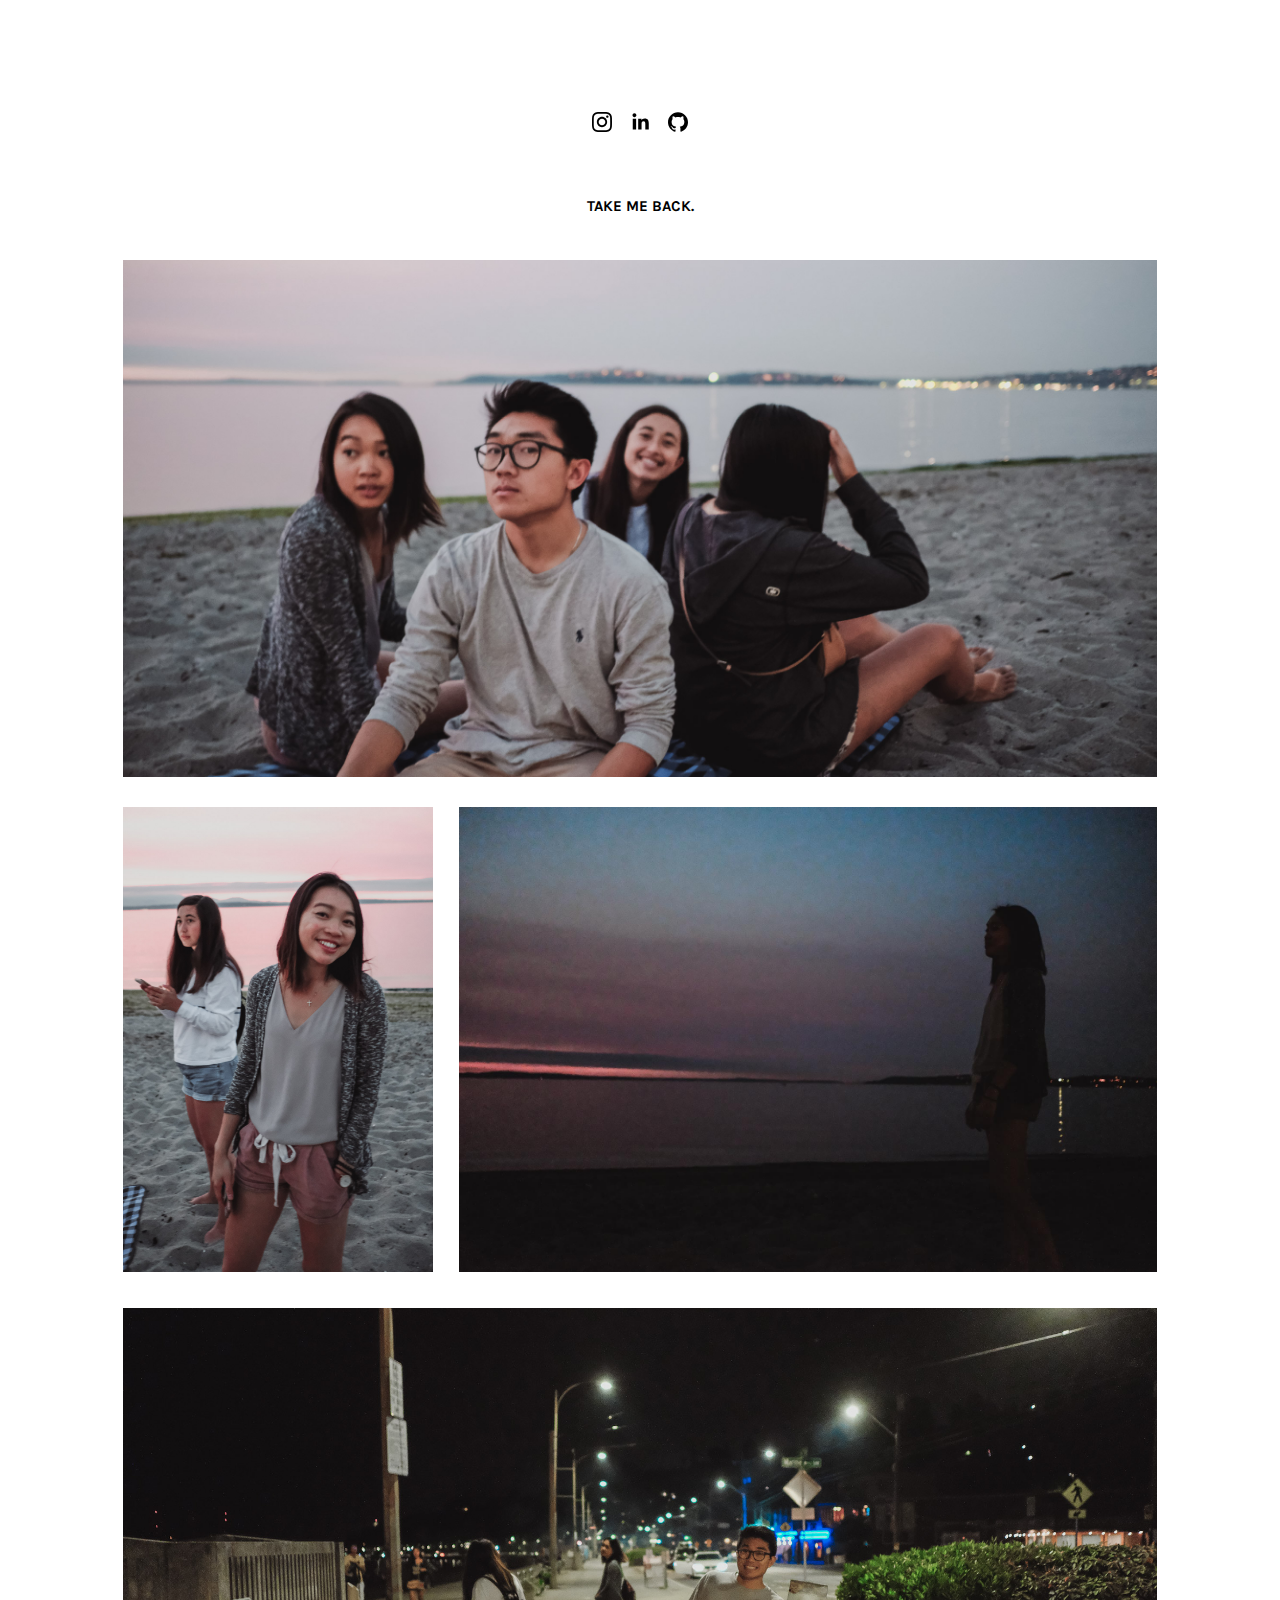
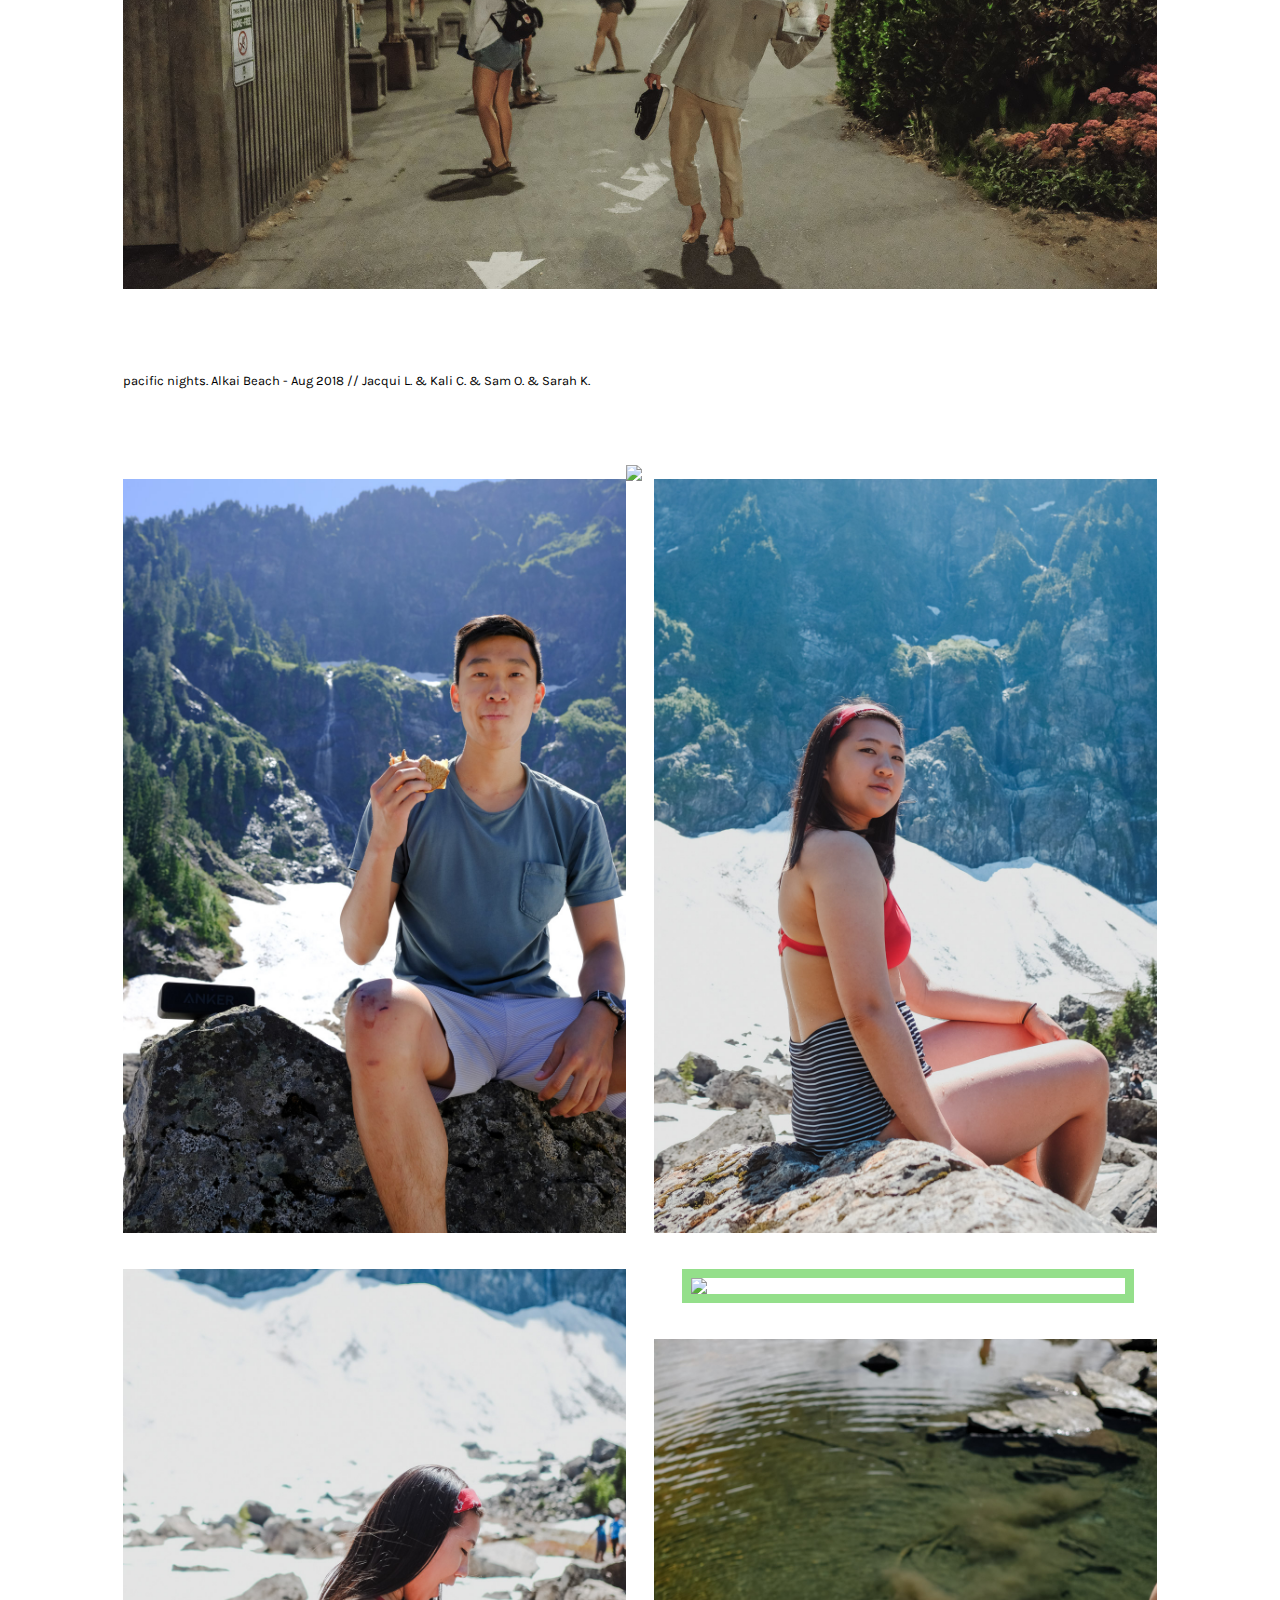
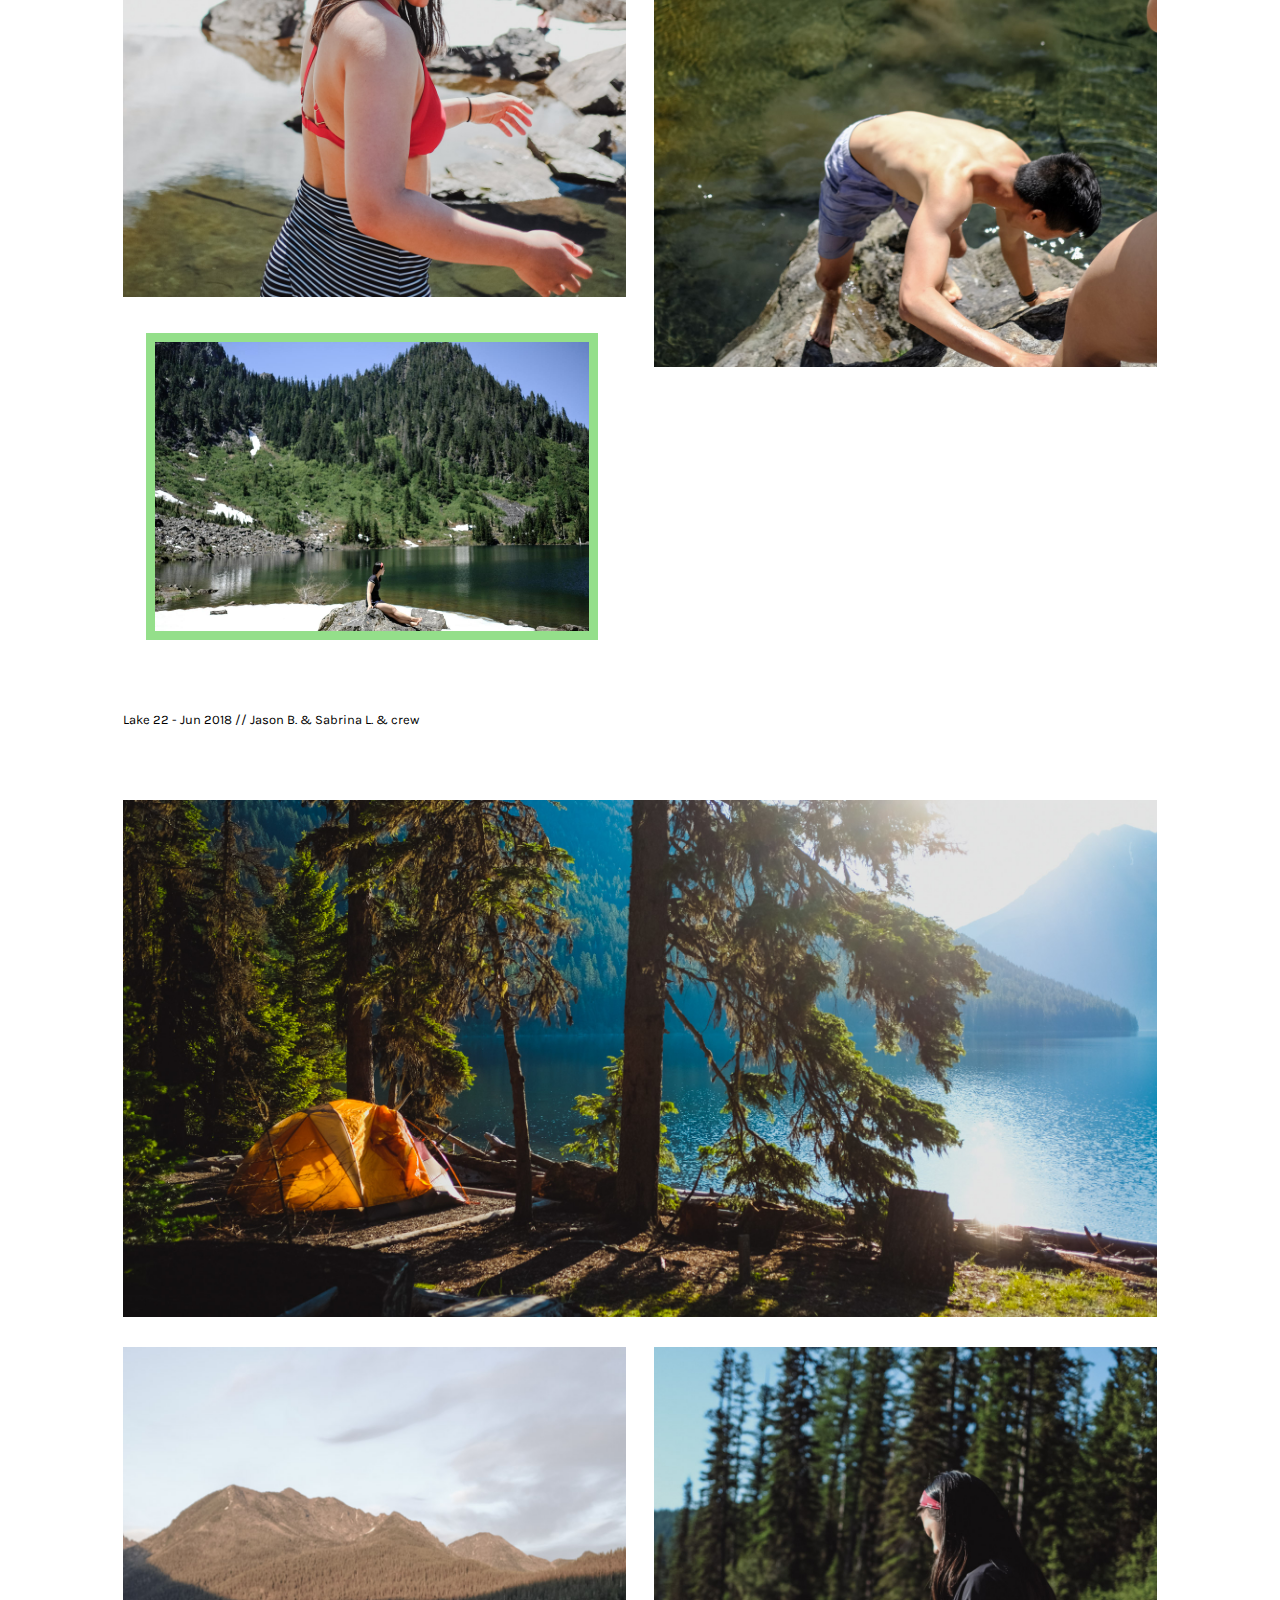
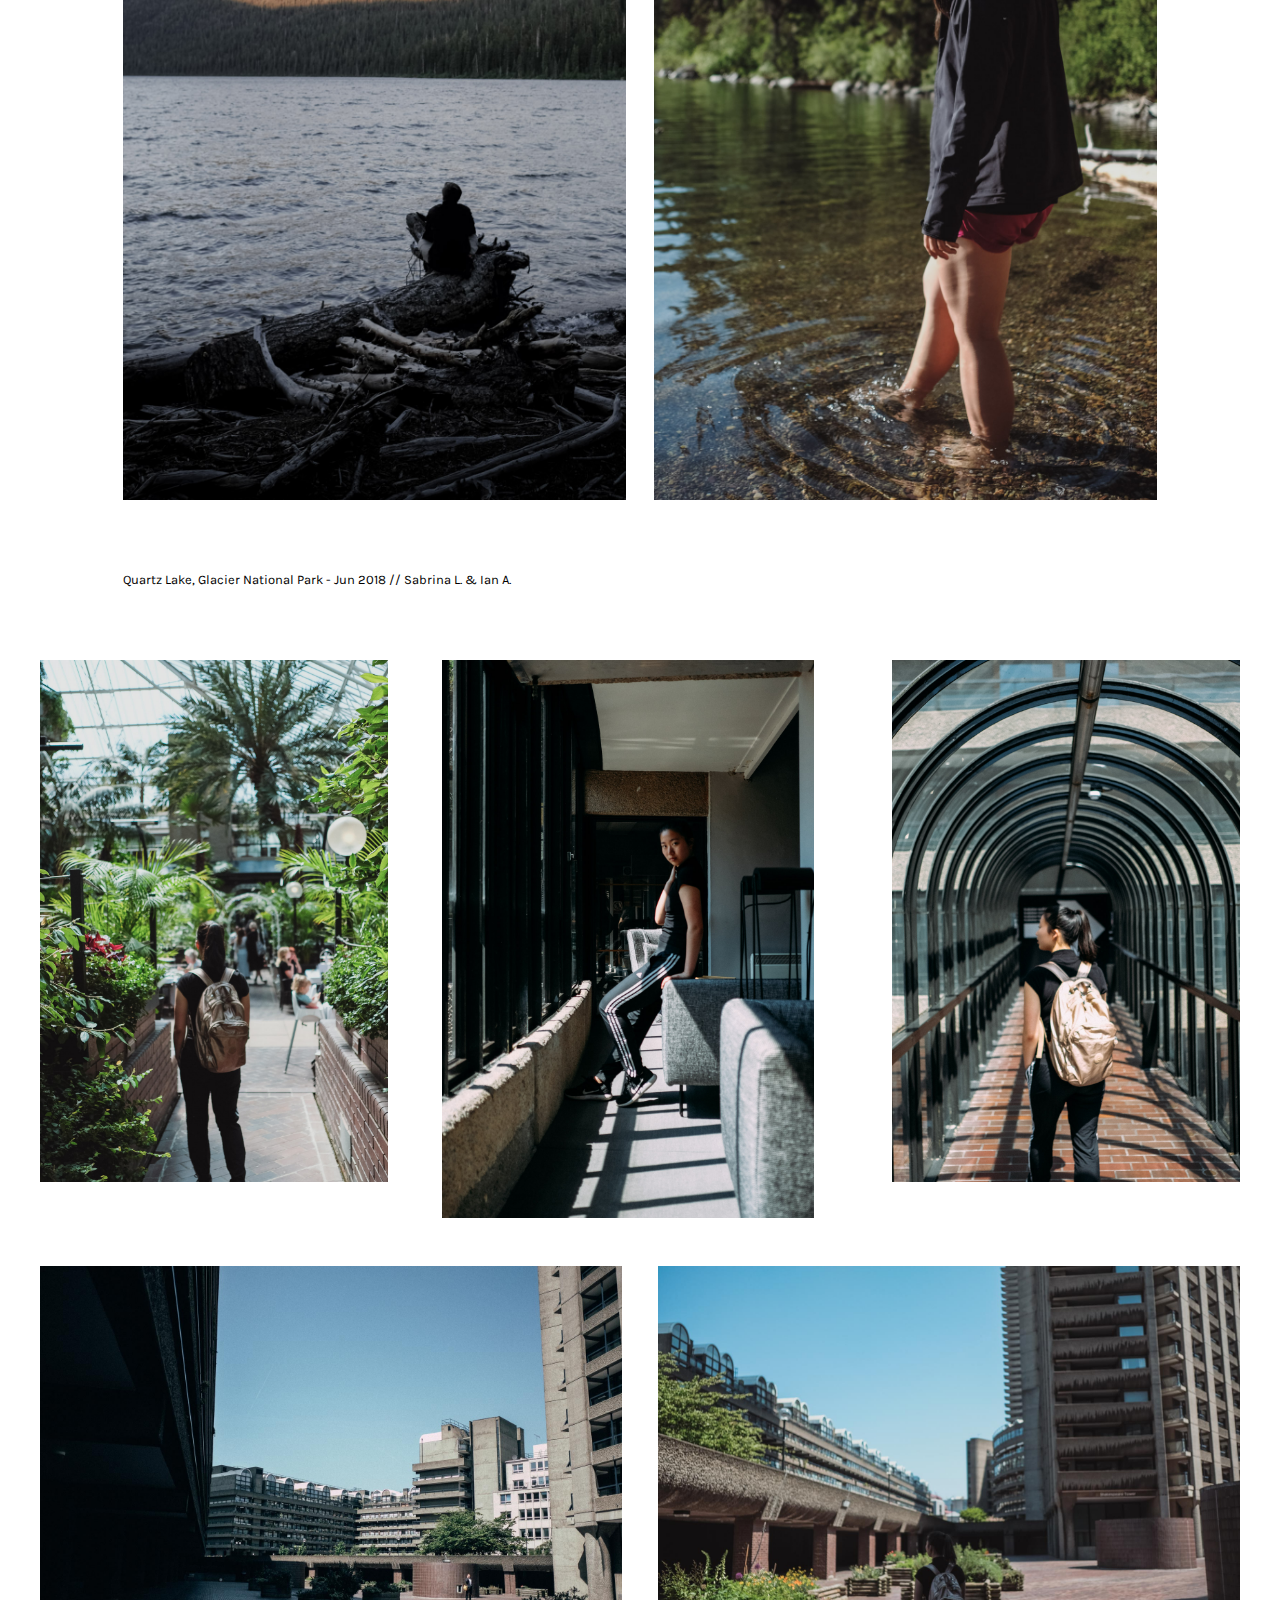
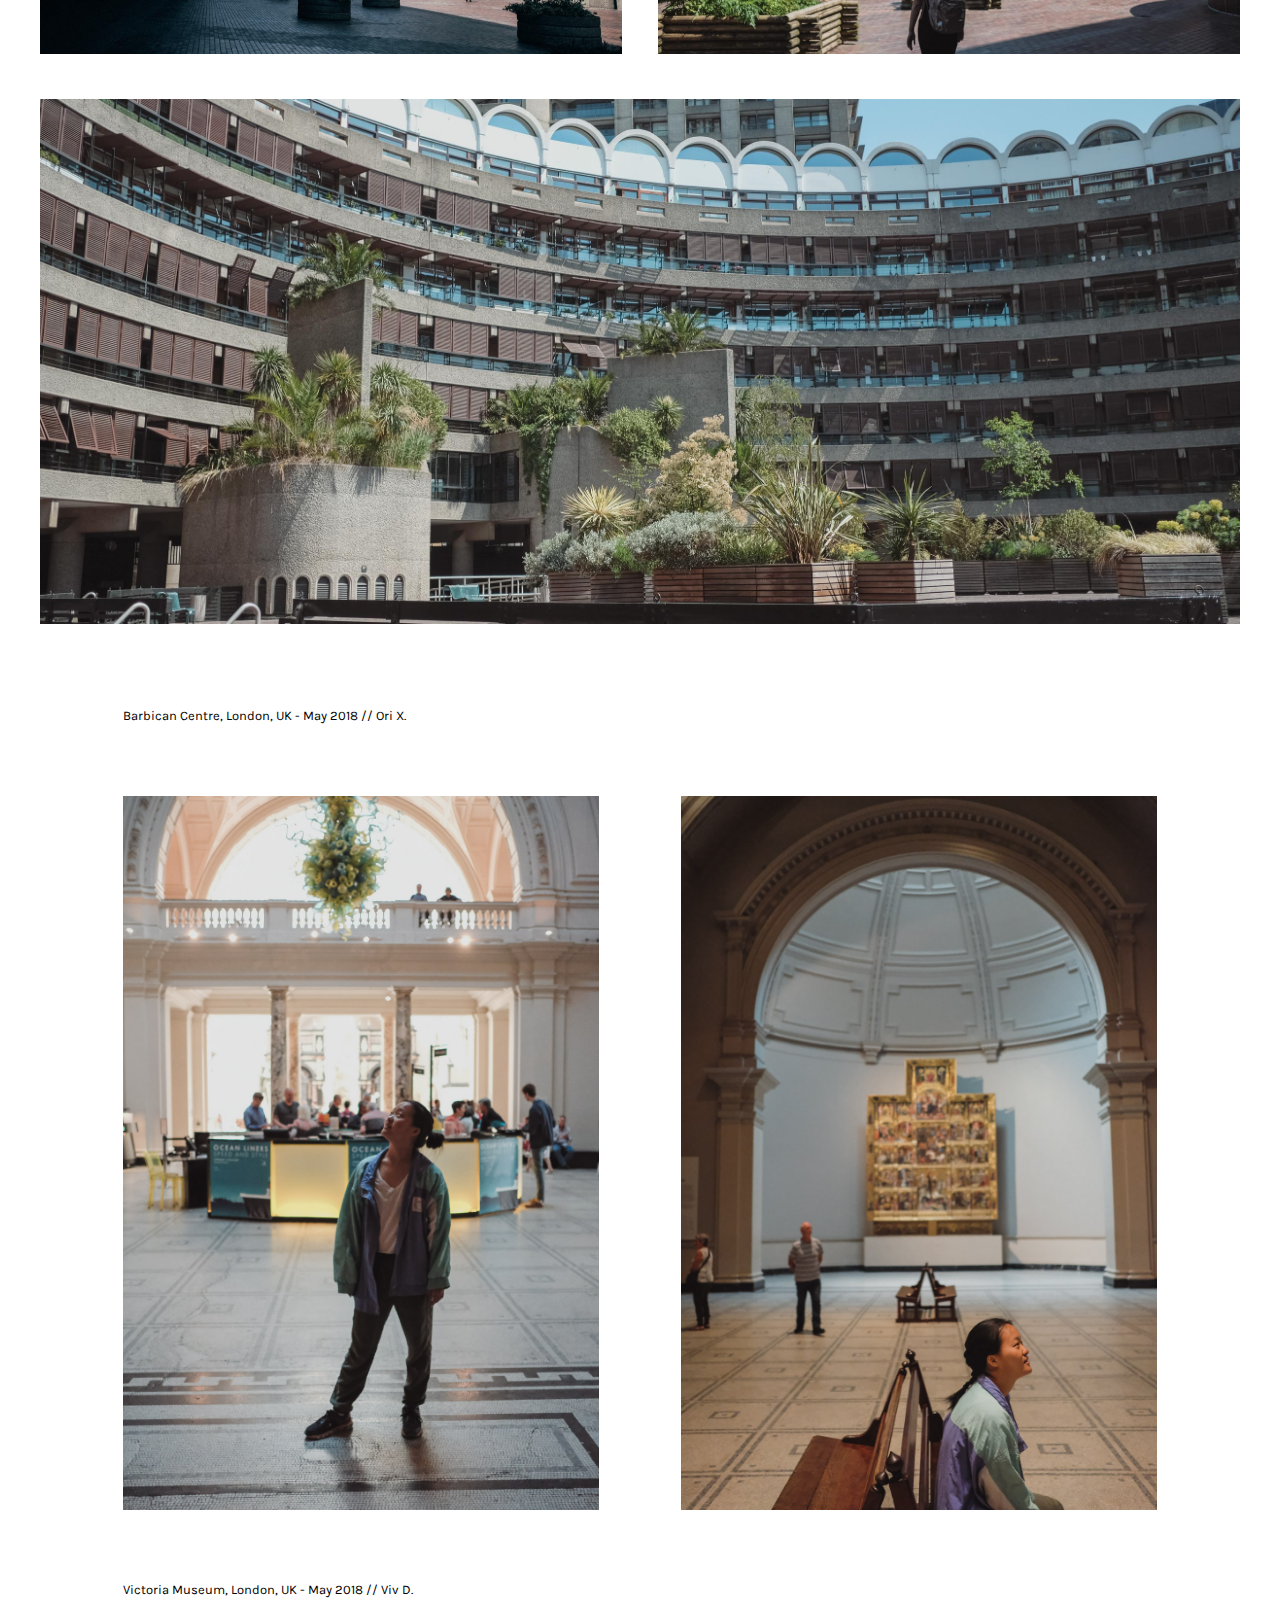
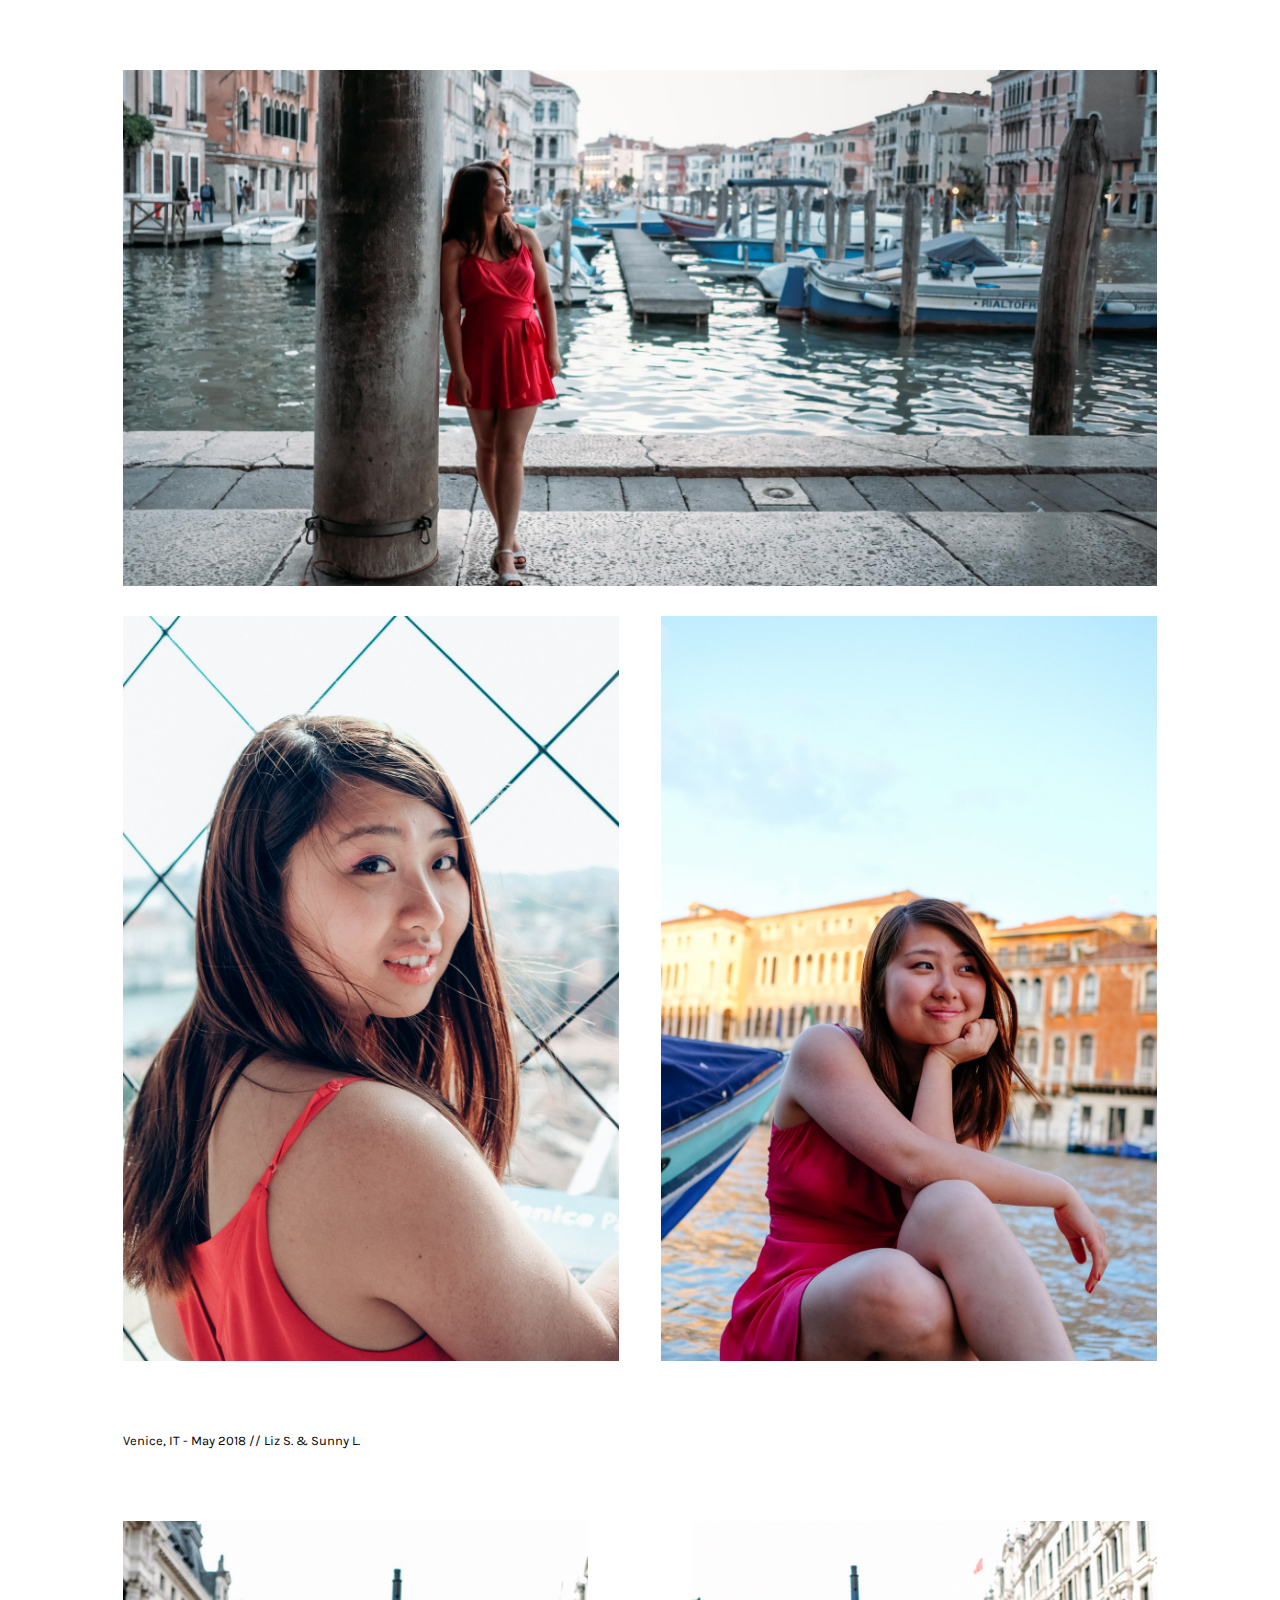
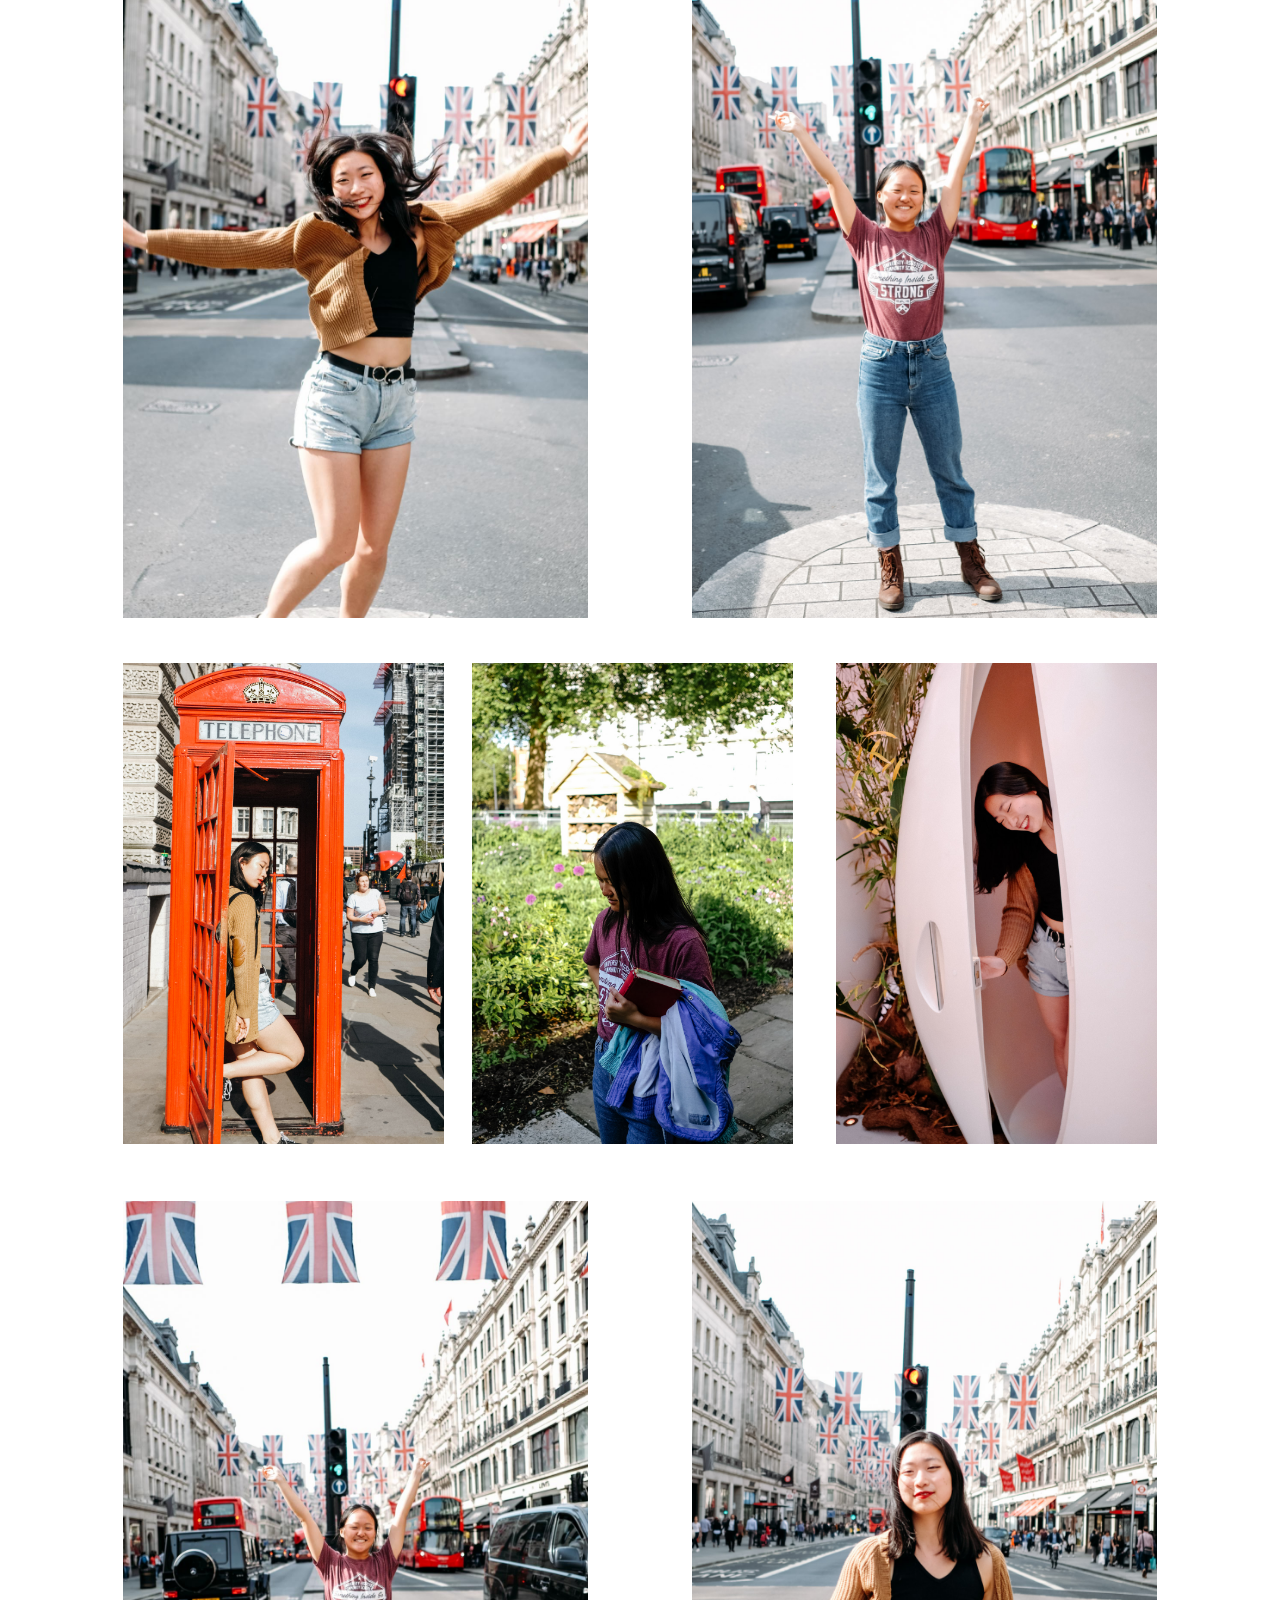
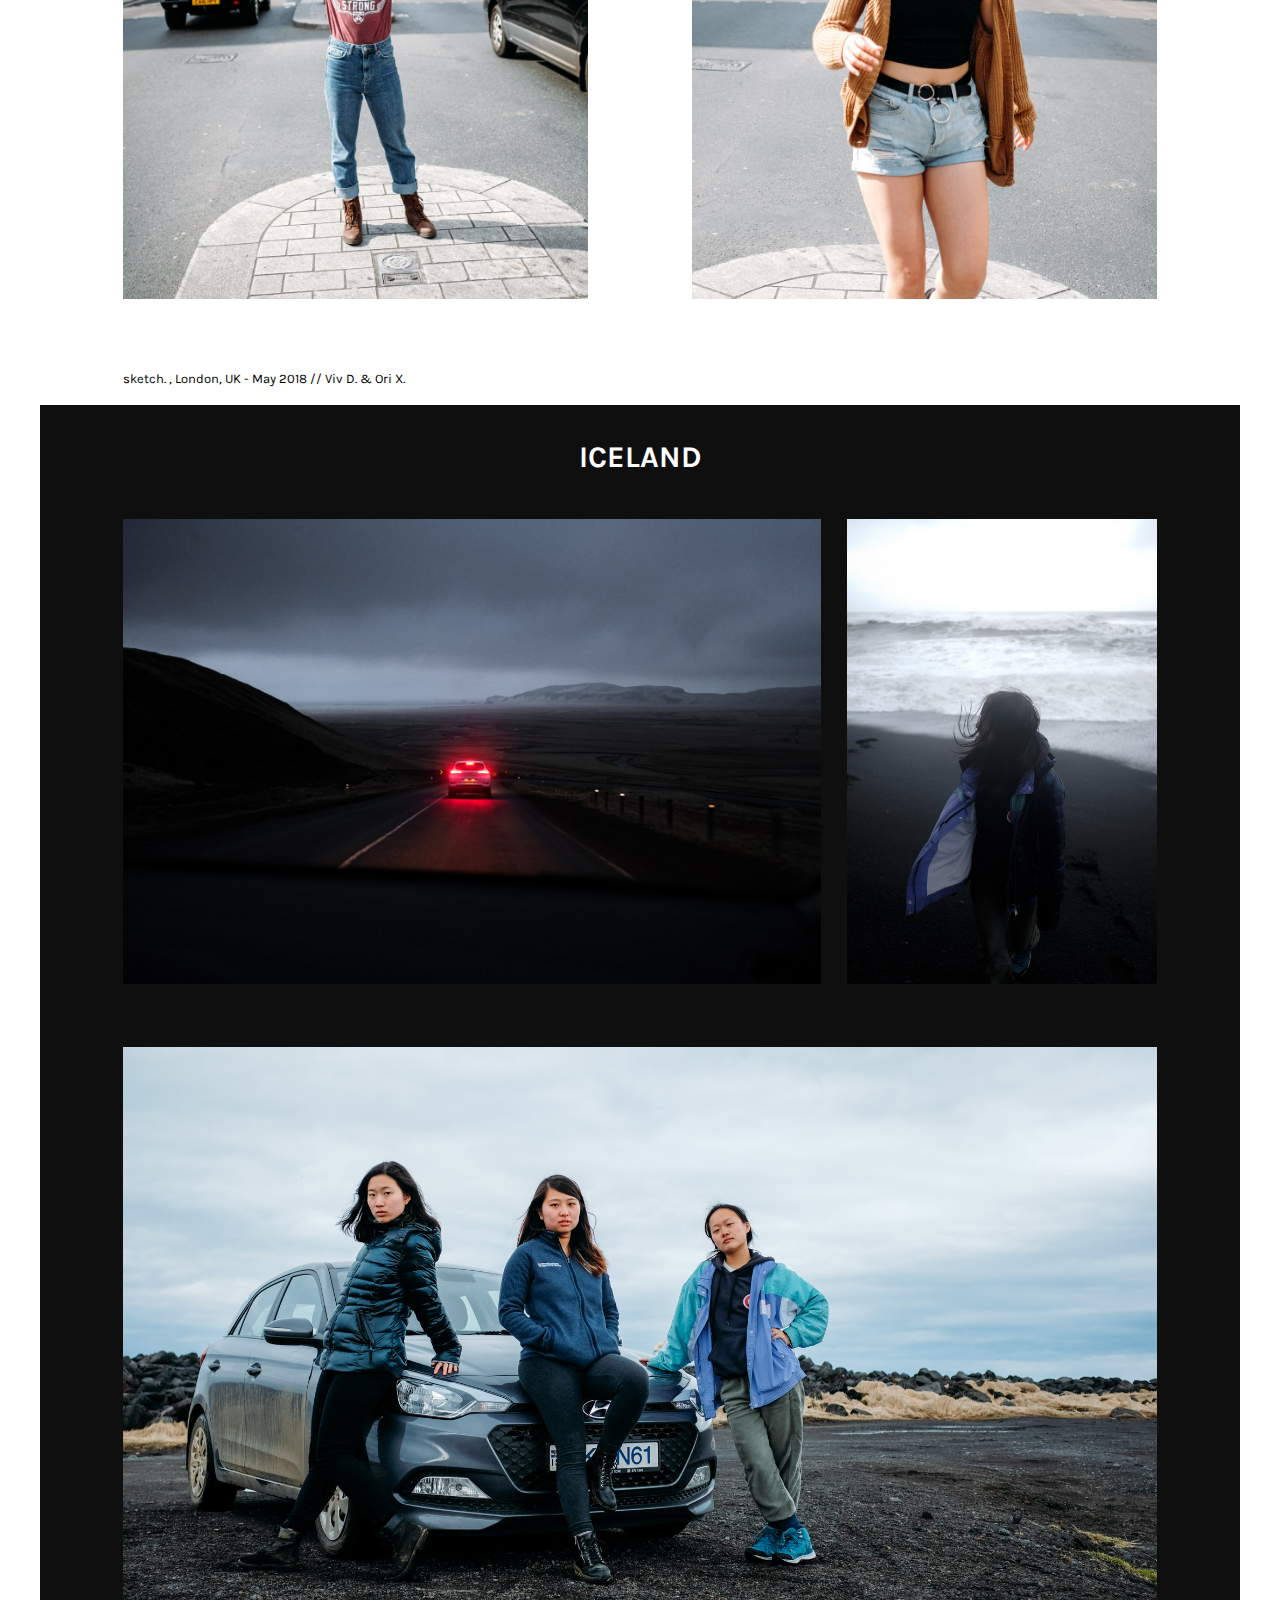
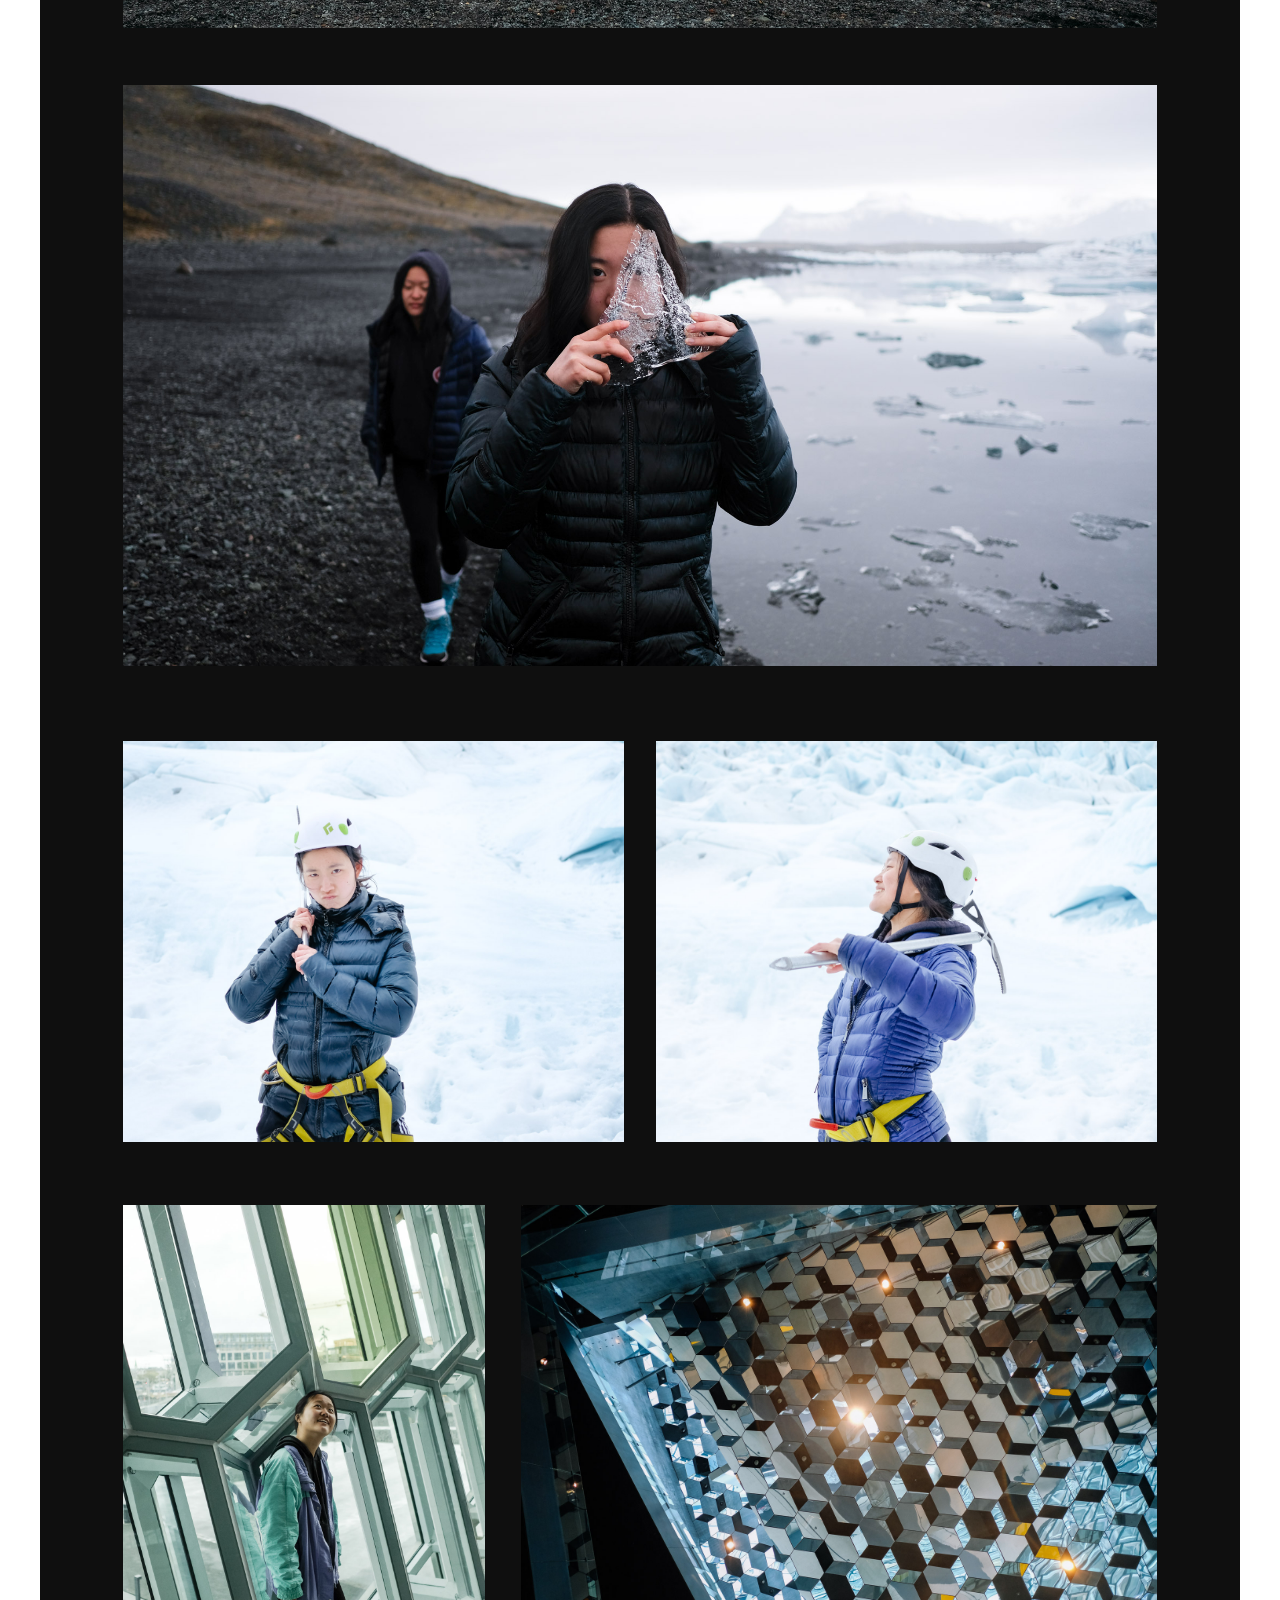
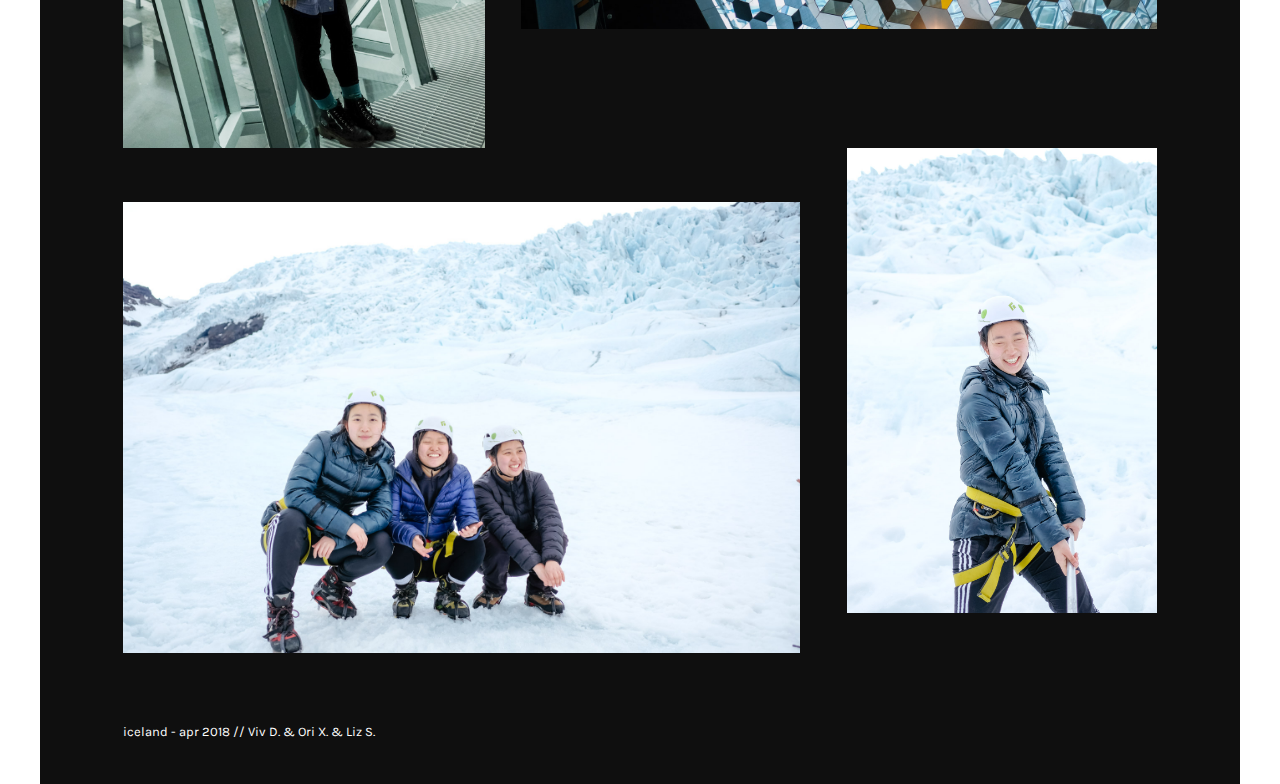
==== commit 0fb6a6b3: "current" ====
--- a/photo.html
+++ b/photo.html
@@ -1,3 +1,7 @@
+<!--
+james timotiwu
+2018 / 2019
+-->
 <!DOCType html>
 
 <html>
@@ -5,7 +9,7 @@
 
 <head>
     <link href="https://fonts.googleapis.com/css?family=PT+Sans" rel="stylesheet">
-    <title>jt</title>
+    <title>photography</title>
 </head>
 
 <link rel="stylesheet" href="main.css">
@@ -44,8 +48,9 @@
     <div class="block-photo">
         <img style="height: auto; width: 100%; float: center;" src="images/photography/DSCF7904.jpg"> </br>
         <img style="height: auto; width: 67.5%; float: right; margin-top: 2vh;" src="images/photography/DSCF7916.JPG">
-        <img style="height: auto; width: 30%; float: left; margin-top: 2vh;" src="images/photography/DSCF7910.JPG"> </br>
-        <img style="height: auto; width: 100%; float: center; margin-top: 4vh;" src="images/photography/DSCF7907.jpg">
+        <img style="height: auto; width: 30%; float: left; margin-top: 2vh;" src="images/photography/DSCF7893.JPG">
+        </br>
+        <img style="height: auto; width: 100%; float: center; margin-top: 4vh;" src="images/photography/DSCF7920.JPG">
     </div>
     <div class="block-photo" style="margin-top: 6vh;">
         pacific nights. Alkai Beach - Aug 2018 // Jacqui L. & Kali C. & Sam O. & Sarah K.
@@ -63,7 +68,7 @@
             src="images/photography/lake22/DSCF6476.JPG">
     </div>
     <div class="block-photo" style="margin-top: 6vh;">
-        Lake 22 - Jun 2018 Sabrina L. & Jason B. & crew
+        Lake 22 - Jun 2018 // Jason B. & Sabrina L. & crew
     </div>
     <!-- GNP 2018 -->
     <div class="block-photo" style="margin-top: 6vh;">
@@ -77,45 +82,83 @@
 
     <!-- BARBICAN -->
     <div class="block-photo" style="margin-top: 6vh; margin-left: 0vw; margin-right: 0vw;">
-        <img style="height: auto; width: 32%; float: left;" src="images/photography/barbican/DSCF1031.jpg">
-        <img style="height: auto; width: 32%; float: center; margin-left: 1.5vw;" src="images/photography/barbican/DSCF1058.jpg">
-        <img style="height: auto; width: 32%; float: right;" src="images/photography/barbican/DSCF1042.jpg"> </br>
-        <img style="height: auto; width: 48.5%; float: left; margin-top: 3vh;" src="images/photography/barbican/DSCF0955.JPG">
-        <img style="height: auto; width: 48.5%; float: right; margin-top: 3vh;" src="images/photography/barbican/DSCF0959.JPG"> </br>
+        <img style="height: auto; width: 29%; float: left;" src="images/photography/barbican/DSCF1031.jpg">
+        <img style="height: auto; width: 31%; float: center; margin-left: 4.25vw;" src="images/photography/barbican/DSCF1058.jpg">
+        <img style="height: auto; width: 29%; float: right;" src="images/photography/barbican/DSCF1042.jpg"> </br>
+        <img style="height: auto; width: 48.5%; float: left; margin-top: 4vh;" src="images/photography/barbican/DSCF0955.JPG">
+        <img style="height: auto; width: 48.5%; float: right; margin-top: 4vh;" src="images/photography/barbican/DSCF0959.JPG">
+        </br>
         <img style="height: auto; width: 100%; float: center; margin-top: 5vh;" src="images/photography/barbican/DSCF0971.JPG">
     </div>
     <div class="block-photo" style="margin-top: 6vh;">
-        Barbican Centre, London, UK - Jun 2018 // Ori X.
+        Barbican Centre, London, UK - May 2018 // Ori X.
     </div>
 
     <!-- VICTORIA -->
     <div class="block-photo" style="margin-top: 6vh;">
-        <img style="height: auto; width: 48.6%; float: left; " src="images/photography/victoria/DSCF0847.jpg">
-        <img style="height: auto; width: 48.6%; float: right;" src="images/photography/victoria/DSCF0879.jpg">
+        <img style="height: auto; width: 46%; float: left; " src="images/photography/victoria/DSCF0847.jpg">
+        <img style="height: auto; width: 46%; float: right;" src="images/photography/victoria/DSCF0879.jpg">
         <!-- <img style="height: auto; width: 100%; float: center; margin-top: 4vh;" src="images/photography/victoria/DSCF0881.jpg"> -->
     </div>
     <div class="block-photo" style="margin-top: 6vh;">
-        Victoria Museum, London, UK - Jun 2018 // Viv D.
+        Victoria Museum, London, UK - May 2018 // Viv D.
     </div>
 
     <!-- VENICE -->
     <div class="block-photo" style="margin-top: 6vh;">
-        <img style="height: auto; width: 100%; float: center;" src="images/photography/vce/DSCF0354.JPG">
-        <img style="height: auto; width: 48.6%; float: left; margin-top: 2vh;" src="images/photography/vce/DSCF0055-7.JPG">
-        <img style="height: auto; width: 48.6%; float: right; margin-top: 2vh;" src="images/photography/vce/DSCF0261.JPG">
+        <img style="position: relative; text-align: center; height: auto; width: 100%; float: center;" src="images/photography/vce/DSCF0354.JPG">
+        <img style="height: auto; width: 48%; float: left; margin-top: 2vh;" src="images/photography/vce/DSCF0055-8.JPG">
+        <img style="height: auto; width: 48%; float: right; margin-top: 2vh;" src="images/photography/vce/DSCF0261.JPG">
     </div>
     <div class="block-photo" style="margin-top: 6vh;">
-        Venice, IT - Jun 2018 // Liz S. & Sunny L.
+        Venice, IT - May 2018 // Liz S. & Sunny L.
     </div>
 
     <div class="block-photo" style="margin-top: 6vh;">
         <img style="height: auto; width: 45%; float: left" src="images/photography/sketch/DSCF0714.JPG">
-        <img style="height: auto; width: 45%; float: right" src="images/photography/sketch/DSCF0715.JPG"> </br>
-        <img style="height: auto; width: 45%; float: left" src="images/photography/sketch/DSCF0720.JPG">
-        <img style="height: auto; width: 45%; float: right" src="images/photography/sketch/DSCF0719.JPG">
+        <img style="height: auto; width: 45%; float: right" src="images/photography/sketch/DSCF0720.JPG"> </br>
+
+        <img style="height: auto; width: 31%; float: left; margin-top: 5vh;" src="images/photography/sketch/DSCF0749-2.JPG">
+        <img style="height: auto; width: 31%; float: center; margin-left: 2.25vw; margin-top: 5vh;" src="images/photography/sketch/DSCF0759.JPG">
+        <img style="height: auto; width: 31%; float: right; margin-top: 5vh;" src="images/photography/sketch/DSCF0707.JPG"> </br>
+
+        <img style="height: auto; width: 45%; float: left; margin-top: 5vh;" src="images/photography/sketch/DSCF0719.JPG">
+        <img style="height: auto; width: 45%; float: right; margin-top: 5vh;" src="images/photography/sketch/DSCF0715.JPG">
     </div>
-    <div class="block-photo">
-        sketch. , London, UK - Jun 2018 // Viv D. & Ori X.
+    <div class="block-photo" style="margin-top: 6vh;">
+        sketch. , London, UK - May 2018 // Viv D. & Ori X.
+    </div>
+
+    <div class="block-photo" style="font-size: 30px; font-weight: bold; text-align: center; padding-top: 4vh; margin-left: 0; margin-right: 0; padding-left: 6.5vw; padding-right: 6.5vw; color: white; background-color: rgb(15, 15, 15);">
+        ICELAND
+    </div>
+
+    <div class="block-photo" style="margin-left: 0; margin-right: 0; padding-left: 6.5vw; padding-right: 6.5vw; padding-bottom: 7vh; padding-top: 4vh; background-color: rgb(15, 15, 15);">
+        <img style="height: auto; width: 67.5%; float: left; " src="images/photography/iceland/DSCF8796.JPG">
+        <img style="height: auto; width: 30%; float: right; " src="images/photography/iceland/DSCF9204.JPG">
+        </br>
+
+        <img style="height: auto; width: 100%; float: center; margin-top: 7vh;" src="images/photography/iceland/DSCF7931.JPG">
+        </br>
+        <img style="height: auto; width: 100%; float: center; margin-top: 5vh;" src="images/photography/iceland/DSCF8718.JPG">
+        </br>
+
+        <img style="height: auto; width: 48.5%; float: right; margin-top: 7vh;" src="images/photography/iceland/glacier/DSCF8504.JPG">
+        <img style="height: auto; width: 48.5%; float: left; margin-top: 7vh " src="images/photography/iceland/glacier/DSCF8512.JPG">
+        </br>
+
+        <!-- put margin top here -->
+        <img style="height: auto; width: 35%; float: left; margin-top: 7vh;" src="images/photography/iceland/DSCF9335.JPG">
+        <img style="height: auto; width: 61.5%; float: right; margin-top: 7vh; " src="images/photography/iceland/DSCF9326.JPG">
+        </br>
+
+        <!-- put margin top here -->
+        <img style="height: auto; width: 65.5%; float: left; margin-top: 6vh; " src="images/photography/iceland/glacier/DSCF8456.JPG">
+        <img style="height: auto; width: 30%; float: right; " src="images/photography/iceland/glacier/DSCF8514.JPG">
+        </br>
+    </div>
+    <div class="block-photo" style="padding-bottom: 4vh; margin-left: 0; margin-right: 0; padding-left: 6.5vw; padding-right: 6.5vw; color: white; background-color: rgb(15, 15, 15);">
+        iceland - apr 2018 // Viv D. & Ori X. & Liz S.
     </div>
 </body>
 
--- a/main.css
+++ b/main.css
@@ -82,7 +82,7 @@
     font-weight: bolder;
     /* font-family: 'Karla', sans-serif; */
     letter-spacing: 0px;
-    font-size: 27px;
+    font-size: 30px;
     padding-left: 75px;
     padding-bottom: 4vh;
 }
@@ -96,7 +96,7 @@
 }
 
 .block-bio {
-    background-color: rgba(88, 129, 120, 0.979);
+    background-color: rgba(92, 156, 142, 0.979);
     overflow: hidden; /* keeps float in box */
     /* border: 3px solid blue;*/
     /* margin-top: 9vh; */
